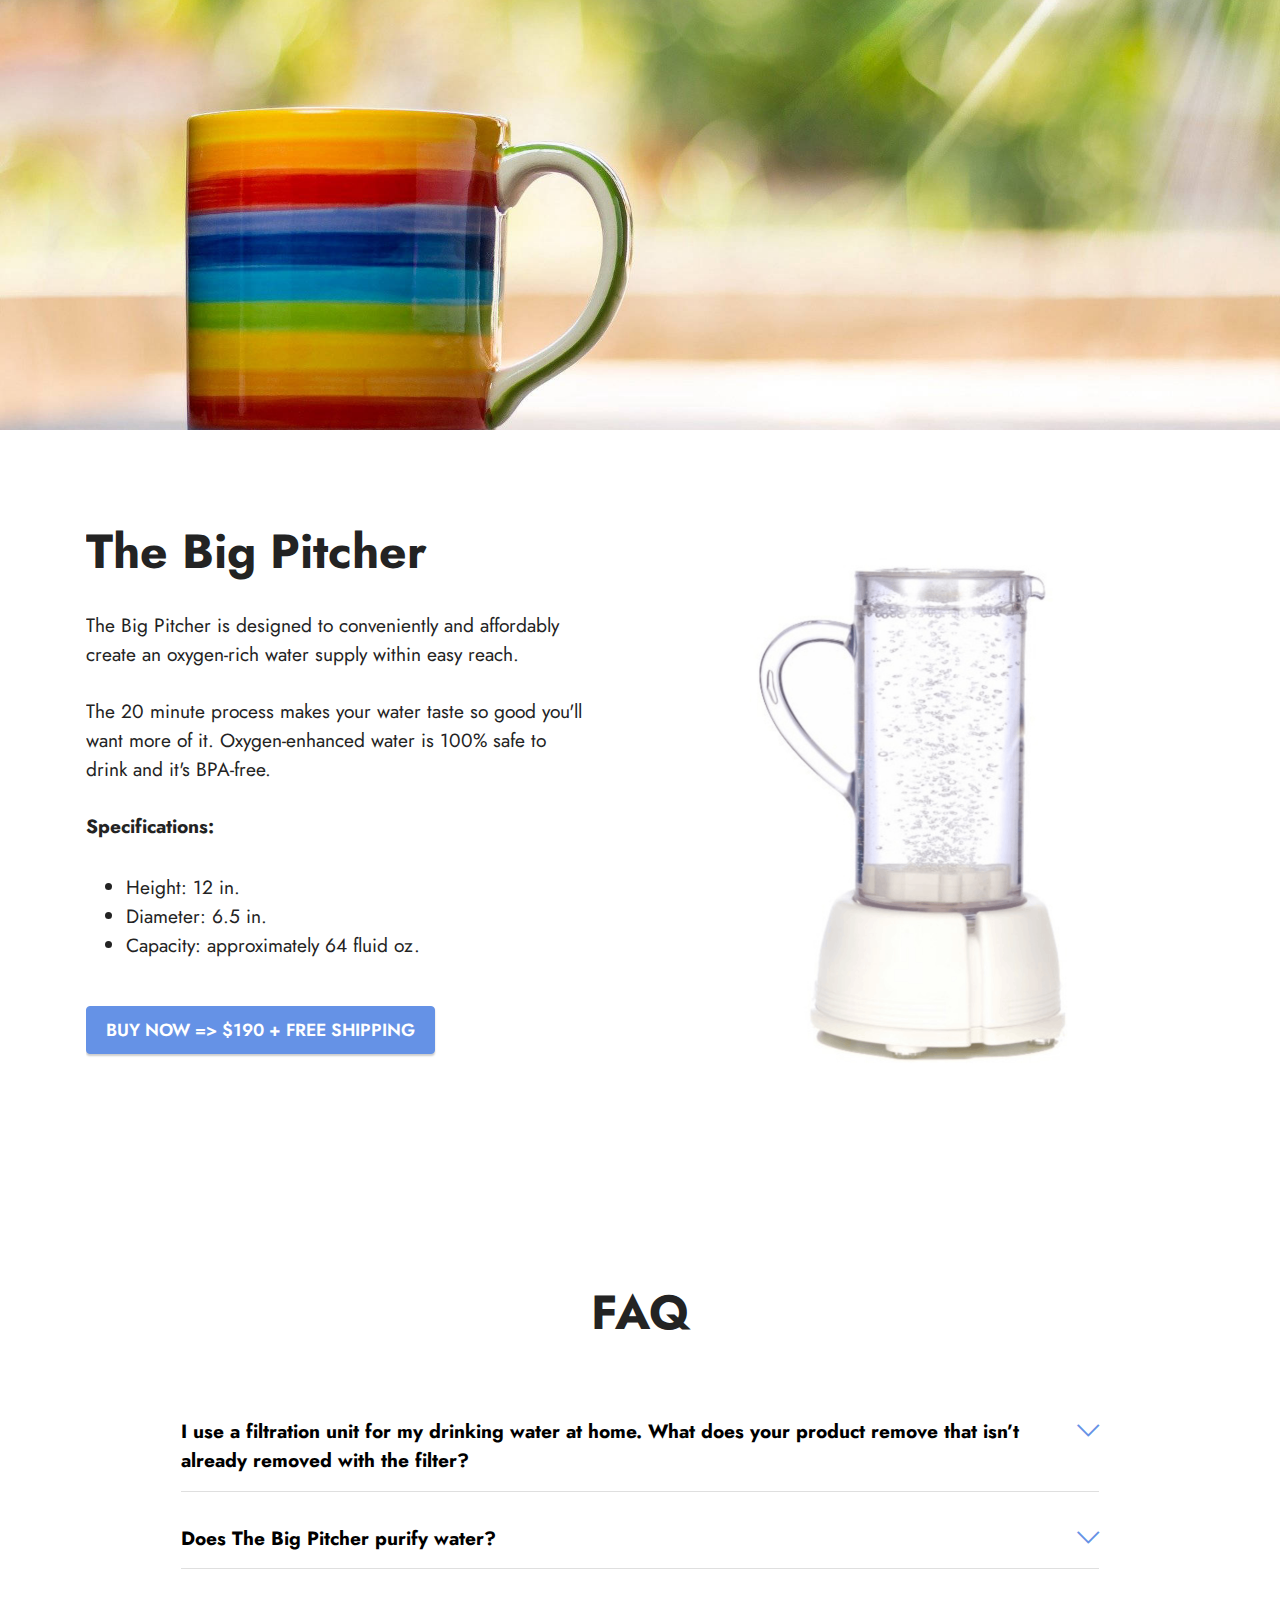
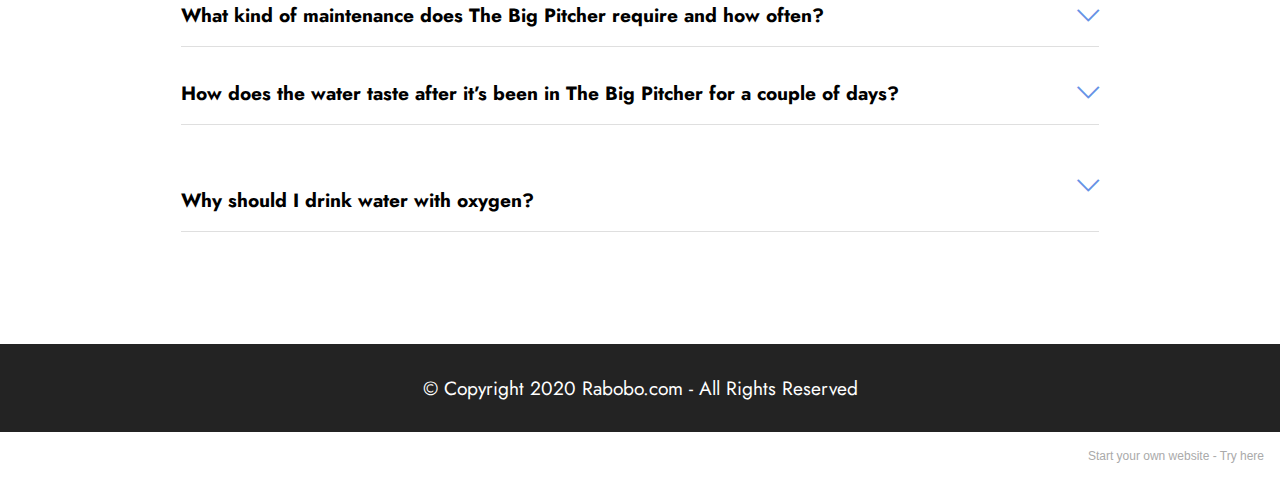
==== index.html @ 9fe77353 "create github pages" ====
<!DOCTYPE html>
<html  >
<head>
  <!-- Site made with Mobirise Website Builder v5.1.4, https://mobirise.com -->
  <meta charset="UTF-8">
  <meta http-equiv="X-UA-Compatible" content="IE=edge">
  <meta name="generator" content="Mobirise v5.1.4, mobirise.com">
  <meta name="viewport" content="width=device-width, initial-scale=1, minimum-scale=1">
  <link rel="shortcut icon" href="assets/images/rabobo-83x83.png" type="image/x-icon">
  <meta name="description" content="">
  
  
  <title>Home</title>
  <link rel="stylesheet" href="assets/web/assets/mobirise-icons2/mobirise2.css">
  <link rel="stylesheet" href="assets/web/assets/mobirise-icons/mobirise-icons.css">
  <link rel="stylesheet" href="assets/tether/tether.min.css">
  <link rel="stylesheet" href="assets/bootstrap/css/bootstrap.min.css">
  <link rel="stylesheet" href="assets/bootstrap/css/bootstrap-grid.min.css">
  <link rel="stylesheet" href="assets/bootstrap/css/bootstrap-reboot.min.css">
  <link rel="stylesheet" href="assets/theme/css/style.css">
  <link rel="preload" as="style" href="assets/mobirise/css/mbr-additional.css"><link rel="stylesheet" href="assets/mobirise/css/mbr-additional.css" type="text/css">
  
  
  
  
</head>
<body>
  
  <section class="header4 cid-sbbBZclI5z" id="header4-6">

    
    
    <div class="container">
        <div class="row">
            <div class="content-wrap">
                
                
                

                
            </div>
        </div>
    </div>
</section>

<section class="features11 cid-sbbCrppc6k" id="features12-7">

    
    
    <div class="container">
        <div class="row align-items-center">
            <div class="col-12 col-lg">
                <div class="card-wrapper">
                    <div class="card-box">
                        <h4 class="card-title mbr-fonts-style mb-4 display-2"><strong>The Big Pitcher</strong><br></h4>
                        <p class="mbr-text mbr-fonts-style mb-4 display-7">
                            The Big Pitcher is designed to conveniently and affordably create an oxygen-rich water supply within easy reach.<br><br>The 20 minute process makes your water taste so good you'll want more of it. Oxygen-enhanced water is 100% safe to drink and it's BPA-free.&nbsp;<br><br><strong>Specifications:</strong></p>
                        <div class="mbr-text mbr-fonts-style counter-container display-7">
                            <ul>
                                <li><span style="font-size: 1.2rem;">Height: 12 in.</span></li><li><span style="font-size: 1.2rem;">Diameter: 6.5 in.</span></li><li><span style="font-size: 1.2rem;">Capacity: approximately 64 fluid oz.</span></li></ul><ul>
                            </ul>
                        </div>
                        <div class="mbr-section-btn mb-4"><a class="btn btn-primary display-4" href="https://www.paypal.com/cgi-bin/webscr?cmd=_s-xclick&hosted_button_id=SJ48KGDVZ7N9S" target="_blank">BUY NOW =&gt; $190 + FREE SHIPPING</a></div>
                    </div>
                </div>
            </div>
            <div class="col-12 col-lg-6 md-pb">
                <div class="image-wrapper">
                    <img src="assets/images/the-big-pitcher-1076x1042.png" alt="The Big Pitcher">
                </div>
            </div>
        </div>
    </div>
</section>

<section class="content17 cid-sbnlgeHAYn" id="content17-d">

    

    
    
    <div class="container">
        
            <div class="row justify-content-center">
                <div class="col-12 col-md-10">
                    <div class="section-head align-center mb-4">
                        <h3 class="mbr-section-title mb-0 mbr-fonts-style display-2"><strong>FAQ</strong>
                        </h3>
                        
                    </div>
                    
                    <div id="bootstrap-toggle" class="toggle-panel accordionStyles tab-content">
                        <div class="card mb-3">
                            <div class="card-header" role="tab" id="headingOne">
                                <a role="button" class="collapsed panel-title text-black" data-toggle="collapse" data-core="" href="#collapse1_2" aria-expanded="false" aria-controls="collapse1">
                                    <h6 class="panel-title-edit mbr-fonts-style mb-0 display-7"><div><br></div><div><strong>I use a filtration unit for my drinking water at home. What does your product remove that isn’t already removed with the filter?</strong></div></h6>
                                    <span class="sign mbr-iconfont mbri-arrow-down"></span>
                                </a>
                            </div>
                            <div id="collapse1_2" class="panel-collapse noScroll collapse" role="tabpanel" aria-labelledby="headingOne">
                                <div class="panel-body">
                                    <p class="mbr-fonts-style panel-text display-7">The Big Pitcher eliminates the bad taste caused by chlorine, radon, fluoride and sulfur gases, as well as particulates that make water “hard.” And remember, carbon filtration removes oxygen from water.<br></p>
                                </div>
                            </div>
                        </div>
                        <div class="card mb-3">
                            <div class="card-header" role="tab" id="headingTwo">
                                <a role="button" class="collapsed panel-title text-black" data-toggle="collapse" data-core="" href="#collapse2_2" aria-expanded="false" aria-controls="collapse2">
                                    <h6 class="panel-title-edit mbr-fonts-style mb-0 display-7"><div><strong>Does The Big Pitcher purify water?</strong><br></div></h6>
                                    <span class="sign mbr-iconfont mbri-arrow-down"></span>
                                </a>

                            </div>
                            <div id="collapse2_2" class="panel-collapse noScroll collapse" role="tabpanel" aria-labelledby="headingTwo">
                                <div class="panel-body">
                                    <p class="mbr-fonts-style panel-text display-7">Yes, but a better description might be that The Big Pitcher “polishes” your drinking water. The Big Pitcher purifies but does not purify as effectively as filtration or reverse osmosis. The Big Pitcher should not be substituted for your filtration system. The idea is to complement purified water with The Big Pitcher. For those who require very pure drinking water, distilled is the purest water available. Even more important is that The Big Pitcher oxygen-infuses your water.<br></p>
                                </div>
                            </div>
                        </div>
                        <div class="card mb-3">
                            <div class="card-header" role="tab" id="headingThree">
                                <a role="button" class="collapsed panel-title text-black" data-toggle="collapse" data-core="" href="#collapse3_2" aria-expanded="false" aria-controls="collapse3">
                                    <h6 class="panel-title-edit mbr-fonts-style mb-0 display-7"><div><strong>What kind of maintenance does The Big Pitcher require and how often?</strong><br></div></h6>
                                    <span class="sign mbr-iconfont mbri-arrow-down"></span>
                                </a>
                            </div>
                            <div id="collapse3_2" class="panel-collapse noScroll collapse" role="tabpanel" aria-labelledby="headingThree">
                                <div class="panel-body">
                                    <p class="mbr-fonts-style panel-text display-7">All water contains minerals and to dissolve these minerals, you will clean your The Big Pitcher about once a month, using hydrogen peroxide. Fill the “wagon wheel” at the bottom of The Big Pitcher with the cleaning solution and operate for about 15 minutes. Rinse, refill the Pitcher with water and in about 15 minutes, your oxygen-rich water is ready to drink!<br><br>A customer said he had great success using effervescent denture cleaning tablets – and it is very inexpensive.<br><br>If your source water is more pure, i.e. already filtered, maintenance is required less often.<br></p>
                                </div>
                            </div>
                        </div>
                        <div class="card mb-3">
                            <div class="card-header" role="tab" id="headingThree">
                                <a role="button" class="collapsed panel-title text-black" data-toggle="collapse" data-core="" href="#collapse4_2" aria-expanded="false" aria-controls="collapse4">
                                    <h6 class="panel-title-edit mbr-fonts-style mb-0 display-7"><div><strong>How does the water taste after it’s been in The Big Pitcher for a couple of days?</strong><br></div></h6>
                                    <span class="sign mbr-iconfont mbri-arrow-down"></span>
                                </a>
                            </div>
                            <div id="collapse4_2" class="panel-collapse noScroll collapse" role="tabpanel" aria-labelledby="headingThree">
                                <div class="panel-body">
                                    <p class="mbr-fonts-style panel-text display-7">Great! You’ll be continuously recharging with your choice of water each time you pour a glass or two to drink and this can go on until you clean The Big Pitcher. The Big Pitcher is designed to operate continuously.<br></p>
                                </div>
                            </div>
                        </div>
                        <div class="card mb-3">
                            <div class="card-header" role="tab" id="headingThree">
                                <a role="button" class="collapsed panel-title text-black" data-toggle="collapse" data-core="" href="#collapse5_2" aria-expanded="false" aria-controls="collapse5">
                                   <h6 class="panel-title-edit mbr-fonts-style mb-0 display-7"><br><div><strong>Why should I drink water with oxygen?</strong></div></h6>
                                        <span class="mbr-iconfont mobi-mbri-arrow-down mobi-mbri"></span>
                                </a>
                            </div>
                            <div id="collapse5_2" class="panel-collapse noScroll collapse" role="tabpanel" aria-labelledby="headingThree">
                                <div class="panel-body">
                                    <p class="mbr-fonts-style panel-text display-7">It is a medical fact that our bodies need oxygen for healthy living. Because of lifestyle choices, our cells may demand more oxygen than our pulmonary systems can deliver. The Big Pitcher is a convenient and safe way to supplement your body’s oxygen.<br><br>Why would you drink water with no to low oxygen if you have the choice? You shouldn’t! Your drinking water should have the highest possible natural saturation of oxygen, which is about 11 parts per million. We have designed a durable, attractive appliance to add the maximum safe amount of oxygen to your drinking water.<br></p>
                                </div>
                            </div>
                        </div>
                        
                    </div>
                </div>
            </div>
        </div>
</section>

<section class="footer7 cid-sbbF5MwnmE" once="footers" id="footer7-9">

    

    

    <div class="container">
        <div class="media-container-row align-center mbr-white">
            <div class="col-12">
                <p class="mbr-text mb-0 mbr-fonts-style display-7">
                    © Copyright 2020 Rabobo.com - All Rights Reserved
                </p>
            </div>
        </div>
    </div>
</section><section style="background-color: #fff; font-family: -apple-system, BlinkMacSystemFont, 'Segoe UI', 'Roboto', 'Helvetica Neue', Arial, sans-serif; color:#aaa; font-size:12px; padding: 0; align-items: center; display: flex;"><a href="https://mobirise.site/k" style="flex: 1 1; height: 3rem; padding-left: 1rem;"></a><p style="flex: 0 0 auto; margin:0; padding-right:1rem;">Start your own website - <a href="https://mobirise.site/v" style="color:#aaa;">Try here</a></p></section><script src="assets/web/assets/jquery/jquery.min.js"></script>  <script src="assets/popper/popper.min.js"></script>  <script src="assets/tether/tether.min.js"></script>  <script src="assets/bootstrap/js/bootstrap.min.js"></script>  <script src="assets/smoothscroll/smooth-scroll.js"></script>  <script src="assets/mbr-switch-arrow/mbr-switch-arrow.js"></script>  <script src="assets/theme/js/script.js"></script>  
  
  
</body>
</html>
---- assets/web/assets/mobirise-icons2/mobirise2.css ----
@font-face {
  font-family: 'Moririse2';
  font-display: swap;
  src:  url('mobirise2.eot?f2bix4');
  src:  url('mobirise2.eot?f2bix4#iefix') format('embedded-opentype'),
    url('mobirise2.ttf?f2bix4') format('truetype'),
    url('mobirise2.woff?f2bix4') format('woff'),
    url('mobirise2.svg?f2bix4#mobirise2') format('svg');
  font-weight: normal;
  font-style: normal;
}

[class^="mobi-"], [class*=" mobi-"] {
  /* use !important to prevent issues with browser extensions that change fonts */
  font-family: 'Moririse2' !important;
  speak: none;
  font-style: normal;
  font-weight: normal;
  font-variant: normal;
  text-transform: none;
  line-height: 1;

  /* Better Font Rendering =========== */
  -webkit-font-smoothing: antialiased;
  -moz-osx-font-smoothing: grayscale;
}

.mobi-mbri-add-submenu:before {
  content: "\e900";
}
.mobi-mbri-alert:before {
  content: "\e901";
}
.mobi-mbri-align-center:before {
  content: "\e902";
}
.mobi-mbri-align-justify:before {
  content: "\e903";
}
.mobi-mbri-align-left:before {
  content: "\e904";
}
.mobi-mbri-align-right:before {
  content: "\e905";
}
.mobi-mbri-android:before {
  content: "\e906";
}
.mobi-mbri-apple:before {
  content: "\e907";
}
.mobi-mbri-arrow-down:before {
  content: "\e908";
}
.mobi-mbri-arrow-next:before {
  content: "\e909";
}
.mobi-mbri-arrow-prev:before {
  content: "\e90a";
}
.mobi-mbri-arrow-up:before {
  content: "\e90b";
}
.mobi-mbri-bold:before {
  content: "\e90c";
}
.mobi-mbri-bookmark:before {
  content: "\e90d";
}
.mobi-mbri-bootstrap:before {
  content: "\e90e";
}
.mobi-mbri-briefcase:before {
  content: "\e90f";
}
.mobi-mbri-browse:before {
  content: "\e910";
}
.mobi-mbri-bulleted-list:before {
  content: "\e911";
}
.mobi-mbri-calendar:before {
  content: "\e912";
}
.mobi-mbri-camera:before {
  content: "\e913";
}
.mobi-mbri-cart-add:before {
  content: "\e914";
}
.mobi-mbri-cart-full:before {
  content: "\e915";
}
.mobi-mbri-cash:before {
  content: "\e916";
}
.mobi-mbri-change-style:before {
  content: "\e917";
}
.mobi-mbri-chat:before {
  content: "\e918";
}
.mobi-mbri-clock:before {
  content: "\e919";
}
.mobi-mbri-close:before {
  content: "\e91a";
}
.mobi-mbri-cloud:before {
  content: "\e91b";
}
.mobi-mbri-code:before {
  content: "\e91c";
}
.mobi-mbri-contact-form:before {
  content: "\e91d";
}
.mobi-mbri-credit-card:before {
  content: "\e91e";
}
.mobi-mbri-cursor-click:before {
  content: "\e91f";
}
.mobi-mbri-cust-feedback:before {
  content: "\e920";
}
.mobi-mbri-database:before {
  content: "\e921";
}
.mobi-mbri-delivery:before {
  content: "\e922";
}
.mobi-mbri-desktop:before {
  content: "\e923";
}
.mobi-mbri-devices:before {
  content: "\e924";
}
.mobi-mbri-down:before {
  content: "\e925";
}
.mobi-mbri-download-2:before {
  content: "\e926";
}
.mobi-mbri-download:before {
  content: "\e927";
}
.mobi-mbri-drag-n-drop-2:before {
  content: "\e928";
}
.mobi-mbri-drag-n-drop:before {
  content: "\e929";
}
.mobi-mbri-edit-2:before {
  content: "\e92a";
}
.mobi-mbri-edit:before {
  content: "\e92b";
}
.mobi-mbri-error:before {
  content: "\e92c";
}
.mobi-mbri-extension:before {
  content: "\e92d";
}
.mobi-mbri-features:before {
  content: "\e92e";
}
.mobi-mbri-file:before {
  content: "\e92f";
}
.mobi-mbri-flag:before {
  content: "\e930";
}
.mobi-mbri-folder:before {
  content: "\e931";
}
.mobi-mbri-gift:before {
  content: "\e932";
}
.mobi-mbri-github:before {
  content: "\e933";
}
.mobi-mbri-globe-2:before {
  content: "\e934";
}
.mobi-mbri-globe:before {
  content: "\e935";
}
.mobi-mbri-growing-chart:before {
  content: "\e936";
}
.mobi-mbri-hearth:before {
  content: "\e937";
}
.mobi-mbri-help:before {
  content: "\e938";
}
.mobi-mbri-home:before {
  content: "\e939";
}
.mobi-mbri-hot-cup:before {
  content: "\e93a";
}
.mobi-mbri-idea:before {
  content: "\e93b";
}
.mobi-mbri-image-gallery:before {
  content: "\e93c";
}
.mobi-mbri-image-slider:before {
  content: "\e93d";
}
.mobi-mbri-info:before {
  content: "\e93e";
}
.mobi-mbri-italic:before {
  content: "\e93f";
}
.mobi-mbri-key:before {
  content: "\e940";
}
.mobi-mbri-laptop:before {
  content: "\e941";
}
.mobi-mbri-layers:before {
  content: "\e942";
}
.mobi-mbri-left-right:before {
  content: "\e943";
}
.mobi-mbri-left:before {
  content: "\e944";
}
.mobi-mbri-letter:before {
  content: "\e945";
}
.mobi-mbri-like:before {
  content: "\e946";
}
.mobi-mbri-link:before {
  content: "\e947";
}
.mobi-mbri-lock:before {
  content: "\e948";
}
.mobi-mbri-login:before {
  content: "\e949";
}
.mobi-mbri-logout:before {
  content: "\e94a";
}
.mobi-mbri-magic-stick:before {
  content: "\e94b";
}
.mobi-mbri-map-pin:before {
  content: "\e94c";
}
.mobi-mbri-menu:before {
  content: "\e94d";
}
.mobi-mbri-mobile-2:before {
  content: "\e94e";
}
.mobi-mbri-mobile-horizontal:before {
  content: "\e94f";
}
.mobi-mbri-mobile:before {
  content: "\e950";
}
.mobi-mbri-mobirise:before {
  content: "\e951";
}
.mobi-mbri-more-horizontal:before {
  content: "\e952";
}
.mobi-mbri-more-vertical:before {
  content: "\e953";
}
.mobi-mbri-music:before {
  content: "\e954";
}
.mobi-mbri-new-file:before {
  content: "\e955";
}
.mobi-mbri-numbered-list:before {
  content: "\e956";
}
.mobi-mbri-opened-folder:before {
  content: "\e957";
}
.mobi-mbri-pages:before {
  content: "\e958";
}
.mobi-mbri-paper-plane:before {
  content: "\e959";
}
.mobi-mbri-paperclip:before {
  content: "\e95a";
}
.mobi-mbri-phone:before {
  content: "\e95b";
}
.mobi-mbri-photo:before {
  content: "\e95c";
}
.mobi-mbri-photos:before {
  content: "\e95d";
}
.mobi-mbri-pin:before {
  content: "\e95e";
}
.mobi-mbri-play:before {
  content: "\e95f";
}
.mobi-mbri-plus:before {
  content: "\e960";
}
.mobi-mbri-preview:before {
  content: "\e961";
}
.mobi-mbri-print:before {
  content: "\e962";
}
.mobi-mbri-protect:before {
  content: "\e963";
}
.mobi-mbri-question:before {
  content: "\e964";
}
.mobi-mbri-quote-left:before {
  content: "\e965";
}
.mobi-mbri-quote-right:before {
  content: "\e966";
}
.mobi-mbri-redo:before {
  content: "\e967";
}
.mobi-mbri-refresh:before {
  content: "\e968";
}
.mobi-mbri-responsive-2:before {
  content: "\e969";
}
.mobi-mbri-responsive:before {
  content: "\e96a";
}
.mobi-mbri-right:before {
  content: "\e96b";
}
.mobi-mbri-rocket:before {
  content: "\e96c";
}
.mobi-mbri-sad-face:before {
  content: "\e96d";
}
.mobi-mbri-sale:before {
  content: "\e96e";
}
.mobi-mbri-save:before {
  content: "\e96f";
}
.mobi-mbri-search:before {
  content: "\e970";
}
.mobi-mbri-setting-2:before {
  content: "\e971";
}
.mobi-mbri-setting-3:before {
  content: "\e972";
}
.mobi-mbri-setting:before {
  content: "\e973";
}
.mobi-mbri-share:before {
  content: "\e974";
}
.mobi-mbri-shopping-bag:before {
  content: "\e975";
}
.mobi-mbri-shopping-basket:before {
  content: "\e976";
}
.mobi-mbri-shopping-cart:before {
  content: "\e977";
}
.mobi-mbri-sites:before {
  content: "\e978";
}
.mobi-mbri-smile-face:before {
  content: "\e979";
}
.mobi-mbri-speed:before {
  content: "\e97a";
}
.mobi-mbri-star:before {
  content: "\e97b";
}
.mobi-mbri-success:before {
  content: "\e97c";
}
.mobi-mbri-sun:before {
  content: "\e97d";
}
.mobi-mbri-sun2:before {
  content: "\e97e";
}
.mobi-mbri-tablet-vertical:before {
  content: "\e97f";
}
.mobi-mbri-tablet:before {
  content: "\e980";
}
.mobi-mbri-target:before {
  content: "\e981";
}
.mobi-mbri-timer:before {
  content: "\e982";
}
.mobi-mbri-to-ftp:before {
  content: "\e983";
}
.mobi-mbri-to-local-drive:before {
  content: "\e984";
}
.mobi-mbri-touch-swipe:before {
  content: "\e985";
}
.mobi-mbri-touch:before {
  content: "\e986";
}
.mobi-mbri-trash:before {
  content: "\e987";
}
.mobi-mbri-underline:before {
  content: "\e988";
}
.mobi-mbri-undo:before {
  content: "\e989";
}
.mobi-mbri-unlink:before {
  content: "\e98a";
}
.mobi-mbri-unlock:before {
  content: "\e98b";
}
.mobi-mbri-up-down:before {
  content: "\e98c";
}
.mobi-mbri-up:before {
  content: "\e98d";
}
.mobi-mbri-update:before {
  content: "\e98e";
}
.mobi-mbri-upload-2:before {
  content: "\e98f";
}
.mobi-mbri-upload:before {
  content: "\e990";
}
.mobi-mbri-user-2:before {
  content: "\e991";
}
.mobi-mbri-user:before {
  content: "\e992";
}
.mobi-mbri-users:before {
  content: "\e993";
}
.mobi-mbri-video-play:before {
  content: "\e994";
}
.mobi-mbri-video:before {
  content: "\e995";
}
.mobi-mbri-watch:before {
  content: "\e996";
}
.mobi-mbri-website-theme-2:before {
  content: "\e997";
}
.mobi-mbri-website-theme:before {
  content: "\e998";
}
.mobi-mbri-wifi:before {
  content: "\e999";
}
.mobi-mbri-windows:before {
  content: "\e99a";
}
.mobi-mbri-zoom-in:before {
  content: "\e99b";
}
.mobi-mbri-zoom-out:before {
  content: "\e99c";
}
---- assets/web/assets/mobirise-icons/mobirise-icons.css ----
@font-face {
  font-family: 'MobiriseIcons';
  src:  url('mobirise-icons.eot?spat4u');
  src:  url('mobirise-icons.eot?spat4u#iefix') format('embedded-opentype'),
    url('mobirise-icons.ttf?spat4u') format('truetype'),
    url('mobirise-icons.woff?spat4u') format('woff'),
    url('mobirise-icons.svg?spat4u#MobiriseIcons') format('svg');
  font-weight: normal;
  font-style: normal;
  font-display: swap;
}

[class^="mbri-"], [class*=" mbri-"] {
  /* use !important to prevent issues with browser extensions that change fonts */
  font-family: MobiriseIcons !important;
  speak: none;
  font-style: normal;
  font-weight: normal;
  font-variant: normal;
  text-transform: none;
  line-height: 1;

  /* Better Font Rendering =========== */
  -webkit-font-smoothing: antialiased;
  -moz-osx-font-smoothing: grayscale;
}

.mbri-add-submenu:before {
  content: "\e900";
}
.mbri-alert:before {
  content: "\e901";
}
.mbri-align-center:before {
  content: "\e902";
}
.mbri-align-justify:before {
  content: "\e903";
}
.mbri-align-left:before {
  content: "\e904";
}
.mbri-align-right:before {
  content: "\e905";
}
.mbri-android:before {
  content: "\e906";
}
.mbri-apple:before {
  content: "\e907";
}
.mbri-arrow-down:before {
  content: "\e908";
}
.mbri-arrow-next:before {
  content: "\e909";
}
.mbri-arrow-prev:before {
  content: "\e90a";
}
.mbri-arrow-up:before {
  content: "\e90b";
}
.mbri-bold:before {
  content: "\e90c";
}
.mbri-bookmark:before {
  content: "\e90d";
}
.mbri-bootstrap:before {
  content: "\e90e";
}
.mbri-briefcase:before {
  content: "\e90f";
}
.mbri-browse:before {
  content: "\e910";
}
.mbri-bulleted-list:before {
  content: "\e911";
}
.mbri-calendar:before {
  content: "\e912";
}
.mbri-camera:before {
  content: "\e913";
}
.mbri-cart-add:before {
  content: "\e914";
}
.mbri-cart-full:before {
  content: "\e915";
}
.mbri-cash:before {
  content: "\e916";
}
.mbri-change-style:before {
  content: "\e917";
}
.mbri-chat:before {
  content: "\e918";
}
.mbri-clock:before {
  content: "\e919";
}
.mbri-close:before {
  content: "\e91a";
}
.mbri-cloud:before {
  content: "\e91b";
}
.mbri-code:before {
  content: "\e91c";
}
.mbri-contact-form:before {
  content: "\e91d";
}
.mbri-credit-card:before {
  content: "\e91e";
}
.mbri-cursor-click:before {
  content: "\e91f";
}
.mbri-cust-feedback:before {
  content: "\e920";
}
.mbri-database:before {
  content: "\e921";
}
.mbri-delivery:before {
  content: "\e922";
}
.mbri-desktop:before {
  content: "\e923";
}
.mbri-devices:before {
  content: "\e924";
}
.mbri-down:before {
  content: "\e925";
}
.mbri-download:before {
  content: "\e989";
}
.mbri-drag-n-drop:before {
  content: "\e927";
}
.mbri-drag-n-drop2:before {
  content: "\e928";
}
.mbri-edit:before {
  content: "\e929";
}
.mbri-edit2:before {
  content: "\e92a";
}
.mbri-error:before {
  content: "\e92b";
}
.mbri-extension:before {
  content: "\e92c";
}
.mbri-features:before {
  content: "\e92d";
}
.mbri-file:before {
  content: "\e92e";
}
.mbri-flag:before {
  content: "\e92f";
}
.mbri-folder:before {
  content: "\e930";
}
.mbri-gift:before {
  content: "\e931";
}
.mbri-github:before {
  content: "\e932";
}
.mbri-globe:before {
  content: "\e933";
}
.mbri-globe-2:before {
  content: "\e934";
}
.mbri-growing-chart:before {
  content: "\e935";
}
.mbri-hearth:before {
  content: "\e936";
}
.mbri-help:before {
  content: "\e937";
}
.mbri-home:before {
  content: "\e938";
}
.mbri-hot-cup:before {
  content: "\e939";
}
.mbri-idea:before {
  content: "\e93a";
}
.mbri-image-gallery:before {
  content: "\e93b";
}
.mbri-image-slider:before {
  content: "\e93c";
}
.mbri-info:before {
  content: "\e93d";
}
.mbri-italic:before {
  content: "\e93e";
}
.mbri-key:before {
  content: "\e93f";
}
.mbri-laptop:before {
  content: "\e940";
}
.mbri-layers:before {
  content: "\e941";
}
.mbri-left-right:before {
  content: "\e942";
}
.mbri-left:before {
  content: "\e943";
}
.mbri-letter:before {
  content: "\e944";
}
.mbri-like:before {
  content: "\e945";
}
.mbri-link:before {
  content: "\e946";
}
.mbri-lock:before {
  content: "\e947";
}
.mbri-login:before {
  content: "\e948";
}
.mbri-logout:before {
  content: "\e949";
}
.mbri-magic-stick:before {
  content: "\e94a";
}
.mbri-map-pin:before {
  content: "\e94b";
}
.mbri-menu:before {
  content: "\e94c";
}
.mbri-mobile:before {
  content: "\e94d";
}
.mbri-mobile2:before {
  content: "\e94e";
}
.mbri-mobirise:before {
  content: "\e94f";
}
.mbri-more-horizontal:before {
  content: "\e950";
}
.mbri-more-vertical:before {
  content: "\e951";
}
.mbri-music:before {
  content: "\e952";
}
.mbri-new-file:before {
  content: "\e953";
}
.mbri-numbered-list:before {
  content: "\e954";
}
.mbri-opened-folder:before {
  content: "\e955";
}
.mbri-pages:before {
  content: "\e956";
}
.mbri-paper-plane:before {
  content: "\e957";
}
.mbri-paperclip:before {
  content: "\e958";
}
.mbri-photo:before {
  content: "\e959";
}
.mbri-photos:before {
  content: "\e95a";
}
.mbri-pin:before {
  content: "\e95b";
}
.mbri-play:before {
  content: "\e95c";
}
.mbri-plus:before {
  content: "\e95d";
}
.mbri-preview:before {
  content: "\e95e";
}
.mbri-print:before {
  content: "\e95f";
}
.mbri-protect:before {
  content: "\e960";
}
.mbri-question:before {
  content: "\e961";
}
.mbri-quote-left:before {
  content: "\e962";
}
.mbri-quote-right:before {
  content: "\e963";
}
.mbri-refresh:before {
  content: "\e964";
}
.mbri-responsive:before {
  content: "\e965";
}
.mbri-right:before {
  content: "\e966";
}
.mbri-rocket:before {
  content: "\e967";
}
.mbri-sad-face:before {
  content: "\e968";
}
.mbri-sale:before {
  content: "\e969";
}
.mbri-save:before {
  content: "\e96a";
}
.mbri-search:before {
  content: "\e96b";
}
.mbri-setting:before {
  content: "\e96c";
}
.mbri-setting2:before {
  content: "\e96d";
}
.mbri-setting3:before {
  content: "\e96e";
}
.mbri-share:before {
  content: "\e96f";
}
.mbri-shopping-bag:before {
  content: "\e970";
}
.mbri-shopping-basket:before {
  content: "\e971";
}
.mbri-shopping-cart:before {
  content: "\e972";
}
.mbri-sites:before {
  content: "\e973";
}
.mbri-smile-face:before {
  content: "\e974";
}
.mbri-speed:before {
  content: "\e975";
}
.mbri-star:before {
  content: "\e976";
}
.mbri-success:before {
  content: "\e977";
}
.mbri-sun:before {
  content: "\e978";
}
.mbri-sun2:before {
  content: "\e979";
}
.mbri-tablet:before {
  content: "\e97a";
}
.mbri-tablet-vertical:before {
  content: "\e97b";
}
.mbri-target:before {
  content: "\e97c";
}
.mbri-timer:before {
  content: "\e97d";
}
.mbri-to-ftp:before {
  content: "\e97e";
}
.mbri-to-local-drive:before {
  content: "\e97f";
}
.mbri-touch-swipe:before {
  content: "\e980";
}
.mbri-touch:before {
  content: "\e981";
}
.mbri-trash:before {
  content: "\e982";
}
.mbri-underline:before {
  content: "\e983";
}
.mbri-unlink:before {
  content: "\e984";
}
.mbri-unlock:before {
  content: "\e985";
}
.mbri-up-down:before {
  content: "\e986";
}
.mbri-up:before {
  content: "\e987";
}
.mbri-update:before {
  content: "\e988";
}
.mbri-upload:before {
 content: "\e926"; 
}
.mbri-user:before {
  content: "\e98a";
}
.mbri-user2:before {
  content: "\e98b";
}
.mbri-users:before {
  content: "\e98c";
}
.mbri-video:before {
  content: "\e98d";
}
.mbri-video-play:before {
  content: "\e98e";
}
.mbri-watch:before {
  content: "\e98f";
}
.mbri-website-theme:before {
  content: "\e990";
}
.mbri-wifi:before {
  content: "\e991";
}
.mbri-windows:before {
  content: "\e992";
}
.mbri-zoom-out:before {
  content: "\e993";
}
.mbri-redo:before {
  content: "\e994";
}
.mbri-undo:before {
  content: "\e995";
}
---- assets/theme/css/style.css ----
section {
  background-color: #ffffff;
}

body {
  font-style: normal;
  line-height: 1.5;
  font-weight: 400;
  color: #232323;
  position: relative;
}

section,
.container,
.container-fluid {
  position: relative;
  word-wrap: break-word;
}

a.mbr-iconfont:hover {
  text-decoration: none;
}

.article .lead p,
.article .lead ul,
.article .lead ol,
.article .lead pre,
.article .lead blockquote {
  margin-bottom: 0;
}

a {
  font-style: normal;
  font-weight: 400;
  cursor: pointer;
}

a, a:hover {
  text-decoration: none;
}

.mbr-section-title {
  font-style: normal;
  line-height: 1.3;
}

.mbr-section-subtitle {
  line-height: 1.3;
}

.mbr-text {
  font-style: normal;
  line-height: 1.7;
}

h1,
h2,
h3,
h4,
h5,
h6,
.display-1,
.display-2,
.display-4,
.display-5,
.display-7,
span,
p,
a {
  line-height: 1;
  word-break: break-word;
  word-wrap: break-word;
  font-weight: 400;
}

b,
strong {
  font-weight: bold;
}

input:-webkit-autofill, input:-webkit-autofill:hover, input:-webkit-autofill:focus, input:-webkit-autofill:active {
  transition-delay: 9999s;
  transition-property: background-color, color;
}

textarea[type="hidden"] {
  display: none;
}

section {
  background-position: 50% 50%;
  background-repeat: no-repeat;
  background-size: cover;
}

section .mbr-background-video,
section .mbr-background-video-preview {
  position: absolute;
  bottom: 0;
  left: 0;
  right: 0;
  top: 0;
}

.hidden {
  visibility: hidden;
}

.mbr-z-index20 {
  z-index: 20;
}

/*! Base colors */
.mbr-white {
  color: #ffffff;
}

.mbr-black {
  color: #111111;
}

.mbr-bg-white {
  background-color: #ffffff;
}

.mbr-bg-black {
  background-color: #000000;
}

/*! Text-aligns */
.align-left {
  text-align: left;
}

.align-center {
  text-align: center;
}

.align-right {
  text-align: right;
}

/*! Font-weight  */
.mbr-light {
  font-weight: 300;
}

.mbr-regular {
  font-weight: 400;
}

.mbr-semibold {
  font-weight: 500;
}

.mbr-bold {
  font-weight: 700;
}

/*! Media  */
.media-content {
  flex-basis: 100%;
}

.media-container-row {
  display: flex;
  flex-direction: row;
  flex-wrap: wrap;
  justify-content: center;
  align-content: center;
  align-items: start;
}

.media-container-row .media-size-item {
  width: 400px;
}

.media-container-column {
  display: flex;
  flex-direction: column;
  flex-wrap: wrap;
  justify-content: center;
  align-content: center;
  align-items: stretch;
}

.media-container-column > * {
  width: 100%;
}

@media (min-width: 992px) {
  .media-container-row {
    flex-wrap: nowrap;
  }
}

figure {
  margin-bottom: 0;
  overflow: hidden;
}

figure[mbr-media-size] {
  transition: width 0.1s;
}

img,
iframe {
  display: block;
  width: 100%;
}

.card {
  background-color: transparent;
  border: none;
}

.card-box {
  width: 100%;
}

.card-img {
  text-align: center;
  flex-shrink: 0;
  -webkit-flex-shrink: 0;
}

.media {
  max-width: 100%;
  margin: 0 auto;
}

.mbr-figure {
  align-self: center;
}

.media-container > div {
  max-width: 100%;
}

.mbr-figure img,
.card-img img {
  width: 100%;
}

@media (max-width: 991px) {
  .media-size-item {
    width: auto !important;
  }
  .media {
    width: auto;
  }
  .mbr-figure {
    width: 100% !important;
  }
}

/*! Buttons */
.mbr-section-btn {
  margin-left: -0.6rem;
  margin-right: -0.6rem;
  font-size: 0;
}

.btn {
  font-weight: 600;
  border-width: 1px;
  font-style: normal;
  margin: 0.6rem 0.6rem;
  white-space: normal;
  transition: all 0.2s ease-in-out;
  display: inline-flex;
  align-items: center;
  justify-content: center;
  word-break: break-word;
}

.btn-sm {
  font-weight: 600;
  letter-spacing: 0px;
  transition: all 0.3s ease-in-out;
}

.btn-md {
  font-weight: 600;
  letter-spacing: 0px;
  transition: all 0.3s ease-in-out;
}

.btn-lg {
  font-weight: 600;
  letter-spacing: 0px;
  transition: all 0.3s ease-in-out;
}

.btn-form {
  margin: 0;
}

.btn-form:hover {
  cursor: pointer;
}

nav .mbr-section-btn {
  margin-left: 0rem;
  margin-right: 0rem;
}

/*! Btn icon margin */
.btn .mbr-iconfont,
.btn.btn-sm .mbr-iconfont {
  order: 1;
  cursor: pointer;
  margin-left: 0.5rem;
  vertical-align: sub;
}

.btn.btn-md .mbr-iconfont,
.btn.btn-md .mbr-iconfont {
  margin-left: 0.8rem;
}

.mbr-regular {
  font-weight: 400;
}

.mbr-semibold {
  font-weight: 500;
}

.mbr-bold {
  font-weight: 700;
}

[type="submit"] {
  -webkit-appearance: none;
}

/*! Full-screen */
.mbr-fullscreen .mbr-overlay {
  min-height: 100vh;
}

.mbr-fullscreen {
  display: flex;
  display: -moz-flex;
  display: -ms-flex;
  display: -o-flex;
  align-items: center;
  min-height: 100vh;
  padding-top: 3rem;
  padding-bottom: 3rem;
}

/*! Map */
.map {
  height: 25rem;
  position: relative;
}

.map iframe {
  width: 100%;
  height: 100%;
}

/*! Scroll to top arrow */
.mbr-arrow-up {
  bottom: 25px;
  right: 90px;
  position: fixed;
  text-align: right;
  z-index: 5000;
  color: #ffffff;
  font-size: 32px;
}

.mbr-arrow-up a {
  background: rgba(0, 0, 0, 0.2);
  border-radius: 50%;
  color: #fff;
  display: inline-block;
  height: 60px;
  width: 60px;
  outline-style: none !important;
  position: relative;
  text-decoration: none;
  transition: all 0.3s ease-in-out;
  cursor: pointer;
  text-align: center;
}

.mbr-arrow-up a:hover {
  background-color: rgba(0, 0, 0, 0.4);
}

.mbr-arrow-up a i {
  line-height: 60px;
}

.mbr-arrow-up-icon {
  display: block;
  color: #fff;
}

.mbr-arrow-up-icon::before {
  content: "\203a";
  display: inline-block;
  font-family: serif;
  font-size: 32px;
  line-height: 1;
  font-style: normal;
  position: relative;
  top: 6px;
  left: -4px;
  -webkit-transform: rotate(-90deg);
          transform: rotate(-90deg);
}

/*! Arrow Down */
.mbr-arrow {
  position: absolute;
  bottom: 45px;
  left: 50%;
  width: 60px;
  height: 60px;
  cursor: pointer;
  background-color: rgba(80, 80, 80, 0.5);
  border-radius: 50%;
  -webkit-transform: translateX(-50%);
          transform: translateX(-50%);
}

@media (max-width: 767px) {
  .mbr-arrow {
    display: none;
  }
}

.mbr-arrow > a {
  display: inline-block;
  text-decoration: none;
  outline-style: none;
  -webkit-animation: arrowdown 1.7s ease-in-out infinite;
          animation: arrowdown 1.7s ease-in-out infinite;
  color: #ffffff;
}

.mbr-arrow > a > i {
  position: absolute;
  top: -2px;
  left: 15px;
  font-size: 2rem;
}

#scrollToTop a i::before {
  content: "";
  position: absolute;
  display: block;
  border-bottom: 3px solid #fff;
  border-left: 3px solid #fff;
  width: 40%;
  height: 40%;
  left: 50%;
  top: 50%;
  -webkit-transform: rotate(135deg);
  transform: translateY(-30%) translateX(-50%) rotate(135deg);
}

@keyframes arrowdown {
  0% {
    -webkit-transform: translateY(0px);
            transform: translateY(0px);
  }
  50% {
    -webkit-transform: translateY(-5px);
            transform: translateY(-5px);
  }
  100% {
    -webkit-transform: translateY(0px);
            transform: translateY(0px);
  }
}

@-webkit-keyframes arrowdown {
  0% {
    -webkit-transform: translateY(0px);
            transform: translateY(0px);
  }
  50% {
    -webkit-transform: translateY(-5px);
            transform: translateY(-5px);
  }
  100% {
    -webkit-transform: translateY(0px);
            transform: translateY(0px);
  }
}

@media (max-width: 500px) {
  .mbr-arrow-up {
    left: 50%;
    right: auto;
  }
}

/*Gradients animation*/
@keyframes gradient-animation {
  from {
    background-position: 0% 100%;
    -webkit-animation-timing-function: ease-in-out;
            animation-timing-function: ease-in-out;
  }
  to {
    background-position: 100% 0%;
    -webkit-animation-timing-function: ease-in-out;
            animation-timing-function: ease-in-out;
  }
}

@-webkit-keyframes gradient-animation {
  from {
    background-position: 0% 100%;
    -webkit-animation-timing-function: ease-in-out;
            animation-timing-function: ease-in-out;
  }
  to {
    background-position: 100% 0%;
    -webkit-animation-timing-function: ease-in-out;
            animation-timing-function: ease-in-out;
  }
}

.bg-gradient {
  background-size: 200% 200%;
  animation: gradient-animation 5s infinite alternate;
  -webkit-animation: gradient-animation 5s infinite alternate;
}

.menu .navbar-brand {
  display: -webkit-flex;
}

.menu .navbar-brand span {
  display: flex;
  display: -webkit-flex;
}

.menu .navbar-brand .navbar-caption-wrap {
  display: -webkit-flex;
}

.menu .navbar-brand .navbar-logo img {
  display: -webkit-flex;
}

@media (min-width: 768px) and (max-width: 991px) {
  .menu .navbar-toggleable-sm .navbar-nav {
    display: -ms-flexbox;
  }
}

@media (max-width: 991px) {
  .menu .navbar-collapse {
    max-height: 93.5vh;
  }
  .menu .navbar-collapse.show {
    overflow: auto;
  }
}

@media (min-width: 992px) {
  .menu .navbar-nav.nav-dropdown {
    display: -webkit-flex;
  }
  .menu .navbar-toggleable-sm .navbar-collapse {
    display: -webkit-flex !important;
  }
  .menu .collapsed .navbar-collapse {
    max-height: 93.5vh;
  }
  .menu .collapsed .navbar-collapse.show {
    overflow: auto;
  }
}

@media (max-width: 767px) {
  .menu .navbar-collapse {
    max-height: 80vh;
  }
}

.nav-link .mbr-iconfont {
  margin-right: .5rem;
}

.navbar {
  display: -webkit-flex;
  -webkit-flex-wrap: wrap;
  -webkit-align-items: center;
  -webkit-justify-content: space-between;
}

.navbar-collapse {
  -webkit-flex-basis: 100%;
  -webkit-flex-grow: 1;
  -webkit-align-items: center;
}

.nav-dropdown .link {
  padding: 0.667em 1.667em !important;
  margin: 0 !important;
}

.nav {
  display: -webkit-flex;
  -webkit-flex-wrap: wrap;
}

.row {
  display: -webkit-flex;
  -webkit-flex-wrap: wrap;
}

.justify-content-center {
  -webkit-justify-content: center;
}

.form-inline {
  display: -webkit-flex;
}

.card-wrapper {
  -webkit-flex: 1;
}

.carousel-control {
  z-index: 10;
  display: -webkit-flex;
}

.carousel-controls {
  display: -webkit-flex;
}

.media {
  display: -webkit-flex;
}

.form-group:focus {
  outline: none;
}

.jq-selectbox__select {
  padding: 7px 0;
  position: relative;
}

.jq-selectbox__dropdown {
  overflow: hidden;
  border-radius: 10px;
  position: absolute;
  top: 100%;
  left: 0 !important;
  width: 100% !important;
}

.jq-selectbox__trigger-arrow {
  right: 0;
  -webkit-transform: translateY(-50%);
          transform: translateY(-50%);
}

.jq-selectbox li {
  padding: 1.07em 0.5em;
}

input[type="range"] {
  padding-left: 0 !important;
  padding-right: 0 !important;
}

.modal-dialog,
.modal-content {
  height: 100%;
}

.modal-dialog .carousel-inner {
  height: calc(100vh - 1.75rem);
}

@media (max-width: 575px) {
  .modal-dialog .carousel-inner {
    height: calc(100vh - 1rem);
  }
}

.carousel-item {
  text-align: center;
}

.carousel-item img {
  margin: auto;
}

.navbar-toggler {
  align-self: flex-start;
  padding: 0.25rem 0.75rem;
  font-size: 1.25rem;
  line-height: 1;
  background: transparent;
  border: 1px solid transparent;
  border-radius: 0.25rem;
}

.navbar-toggler:focus,
.navbar-toggler:hover {
  text-decoration: none;
}

.navbar-toggler-icon {
  display: inline-block;
  width: 1.5em;
  height: 1.5em;
  vertical-align: middle;
  content: "";
  background: no-repeat center center;
  background-size: 100% 100%;
}

.navbar-toggler-left {
  position: absolute;
  left: 1rem;
}

.navbar-toggler-right {
  position: absolute;
  right: 1rem;
}

.card-img {
  width: auto;
}

.menu .navbar.collapsed:not(.beta-menu) {
  flex-direction: column;
}

.carousel-item.active,
.carousel-item-next,
.carousel-item-prev {
  display: flex;
}

.note-air-layout .dropup .dropdown-menu,
.note-air-layout .navbar-fixed-bottom .dropdown .dropdown-menu {
  bottom: initial !important;
}

html,
body {
  height: auto;
  min-height: 100vh;
}

.dropup .dropdown-toggle::after {
  display: none;
}

.form-asterisk {
  font-family: initial;
  position: absolute;
  top: -2px;
  font-weight: normal;
}

.form-control-label {
  position: relative;
  cursor: pointer;
  margin-bottom: 0.357em;
  padding: 0;
}

.alert {
  color: #ffffff;
  border-radius: 0;
  border: 0;
  font-size: 1.1rem;
  line-height: 1.5;
  margin-bottom: 1.875rem;
  padding: 1.25rem;
  position: relative;
  text-align: center;
}

.alert.alert-form::after {
  background-color: inherit;
  bottom: -7px;
  content: "";
  display: block;
  height: 14px;
  left: 50%;
  margin-left: -7px;
  position: absolute;
  -webkit-transform: rotate(45deg);
          transform: rotate(45deg);
  width: 14px;
}

.form-control {
  background-color: #ffffff;
  background-clip: border-box;
  color: #232323;
  line-height: 1rem !important;
  height: auto;
  padding: 0.6rem 1.2rem;
  transition: border-color 0.25s ease 0s;
  border: 1px solid transparent !important;
  border-radius: 4px;
  box-shadow: rgba(0, 0, 0, 0.07) 0px 1px 1px 0px, rgba(0, 0, 0, 0.07) 0px 1px 3px 0px, rgba(0, 0, 0, 0.03) 0px 0px 0px 1px;
}

.form-active .form-control:invalid {
  border-color: red;
}

form .row {
  margin-left: -0.6rem;
  margin-right: -0.6rem;
}

form .row [class*="col"] {
  padding-left: 0.6rem;
  padding-right: 0.6rem;
}

form .mbr-section-btn {
  margin: 0;
  padding-left: 0.6rem;
  padding-right: 0.6rem;
}

form .btn {
  display: flex;
  padding: 0.6rem 1.2rem;
  margin: 0;
}

form .form-check-input {
  margin-top: .5;
}

textarea.form-control {
  line-height: 1.5rem !important;
}

.form-group {
  margin-bottom: 1.2rem;
}

.form-control,
form .btn {
  min-height: 48px;
}

.form-control:focus {
  box-shadow: none;
}

:focus {
  outline: none;
}

.mbr-overlay {
  background-color: #000;
  bottom: 0;
  left: 0;
  opacity: 0.5;
  position: absolute;
  right: 0;
  top: 0;
  z-index: 0;
  pointer-events: none;
}

blockquote {
  font-style: italic;
  padding: 3rem;
  font-size: 1.09rem;
  position: relative;
  border-left: 3px solid;
}

ul,
ol,
pre,
blockquote {
  margin-bottom: 2.3125rem;
}

.mt-4 {
  margin-top: 2rem !important;
}

.mb-4 {
  margin-bottom: 2rem !important;
}

@media (min-width: 992px) {
  .container {
    padding-left: 16px;
    padding-right: 16px;
  }
  .row {
    margin-left: -16px;
    margin-right: -16px;
  }
  .row > [class*="col"] {
    padding-left: 16px;
    padding-right: 16px;
  }
}

@media (min-width: 768px) {
  .container-fluid {
    padding-left: 32px;
    padding-right: 32px;
  }
}

@media (min-width: 768px) and (max-width: 991px) {
  .mbr-container {
    padding-left: 32px;
    padding-right: 32px;
  }
}

@media (max-width: 767px) {
  .mbr-container {
    padding-left: 16px;
    padding-right: 16px;
  }
}

.card-wrapper,
.item-wrapper {
  overflow: hidden;
}

.app-video-wrapper > img {
  opacity: 1;
}
.engine {
	position: absolute;
	text-indent: -2400px;
	text-align: center;
	padding: 0;
	top: 0;
	left: -2400px;
}
---- assets/mobirise/css/mbr-additional.css ----
@import url(https://fonts.googleapis.com/css?family=Jost:100,200,300,400,500,600,700,800,900,100i,200i,300i,400i,500i,600i,700i,800i,900i&display=swap);





body {
  font-family: Jost;
}
.display-1 {
  font-family: 'Jost', sans-serif;
  font-size: 4.6rem;
  line-height: 1.1;
}
.display-1 > .mbr-iconfont {
  font-size: 5.75rem;
}
.display-2 {
  font-family: 'Jost', sans-serif;
  font-size: 3rem;
  line-height: 1.1;
}
.display-2 > .mbr-iconfont {
  font-size: 3.75rem;
}
.display-4 {
  font-family: 'Jost', sans-serif;
  font-size: 1.1rem;
  line-height: 1.5;
}
.display-4 > .mbr-iconfont {
  font-size: 1.375rem;
}
.display-5 {
  font-family: 'Jost', sans-serif;
  font-size: 2rem;
  line-height: 1.5;
}
.display-5 > .mbr-iconfont {
  font-size: 2.5rem;
}
.display-7 {
  font-family: 'Jost', sans-serif;
  font-size: 1.2rem;
  line-height: 1.5;
}
.display-7 > .mbr-iconfont {
  font-size: 1.5rem;
}
/* ---- Fluid typography for mobile devices ---- */
/* 1.4 - font scale ratio ( bootstrap == 1.42857 ) */
/* 100vw - current viewport width */
/* (48 - 20)  48 == 48rem == 768px, 20 == 20rem == 320px(minimal supported viewport) */
/* 0.65 - min scale variable, may vary */
@media (max-width: 992px) {
  .display-1 {
    font-size: 3.68rem;
  }
}
@media (max-width: 768px) {
  .display-1 {
    font-size: 3.22rem;
    font-size: calc( 2.26rem + (4.6 - 2.26) * ((100vw - 20rem) / (48 - 20)));
    line-height: calc( 1.1 * (2.26rem + (4.6 - 2.26) * ((100vw - 20rem) / (48 - 20))));
  }
  .display-2 {
    font-size: 2.4rem;
    font-size: calc( 1.7rem + (3 - 1.7) * ((100vw - 20rem) / (48 - 20)));
    line-height: calc( 1.3 * (1.7rem + (3 - 1.7) * ((100vw - 20rem) / (48 - 20))));
  }
  .display-4 {
    font-size: 0.88rem;
    font-size: calc( 1.0350000000000001rem + (1.1 - 1.0350000000000001) * ((100vw - 20rem) / (48 - 20)));
    line-height: calc( 1.4 * (1.0350000000000001rem + (1.1 - 1.0350000000000001) * ((100vw - 20rem) / (48 - 20))));
  }
  .display-5 {
    font-size: 1.6rem;
    font-size: calc( 1.35rem + (2 - 1.35) * ((100vw - 20rem) / (48 - 20)));
    line-height: calc( 1.4 * (1.35rem + (2 - 1.35) * ((100vw - 20rem) / (48 - 20))));
  }
  .display-7 {
    font-size: 0.96rem;
    font-size: calc( 1.07rem + (1.2 - 1.07) * ((100vw - 20rem) / (48 - 20)));
    line-height: calc( 1.4 * (1.07rem + (1.2 - 1.07) * ((100vw - 20rem) / (48 - 20))));
  }
}
/* Buttons */
.btn {
  padding: 0.6rem 1.2rem;
  border-radius: 4px;
}
.btn-sm {
  padding: 0.6rem 1.2rem;
  border-radius: 4px;
}
.btn-md {
  padding: 0.6rem 1.2rem;
  border-radius: 4px;
}
.btn-lg {
  padding: 1rem 2.6rem;
  border-radius: 4px;
}
.bg-primary {
  background-color: #6592e6 !important;
}
.bg-success {
  background-color: #40b0bf !important;
}
.bg-info {
  background-color: #47b5ed !important;
}
.bg-warning {
  background-color: #ffe161 !important;
}
.bg-danger {
  background-color: #ff9966 !important;
}
.btn-primary,
.btn-primary:active {
  background-color: #6592e6 !important;
  border-color: #6592e6 !important;
  color: #ffffff !important;
  box-shadow: 0 2px 2px 0 rgba(0, 0, 0, 0.2);
}
.btn-primary:hover,
.btn-primary:focus,
.btn-primary.focus,
.btn-primary.active {
  color: #ffffff !important;
  background-color: #2260d2 !important;
  border-color: #2260d2 !important;
  box-shadow: 0 2px 5px 0 rgba(0, 0, 0, 0.2);
}
.btn-primary.disabled,
.btn-primary:disabled {
  color: #ffffff !important;
  background-color: #2260d2 !important;
  border-color: #2260d2 !important;
}
.btn-secondary,
.btn-secondary:active {
  background-color: #ff6666 !important;
  border-color: #ff6666 !important;
  color: #ffffff !important;
  box-shadow: 0 2px 2px 0 rgba(0, 0, 0, 0.2);
}
.btn-secondary:hover,
.btn-secondary:focus,
.btn-secondary.focus,
.btn-secondary.active {
  color: #ffffff !important;
  background-color: #ff0f0f !important;
  border-color: #ff0f0f !important;
  box-shadow: 0 2px 5px 0 rgba(0, 0, 0, 0.2);
}
.btn-secondary.disabled,
.btn-secondary:disabled {
  color: #ffffff !important;
  background-color: #ff0f0f !important;
  border-color: #ff0f0f !important;
}
.btn-info,
.btn-info:active {
  background-color: #47b5ed !important;
  border-color: #47b5ed !important;
  color: #ffffff !important;
  box-shadow: 0 2px 2px 0 rgba(0, 0, 0, 0.2);
}
.btn-info:hover,
.btn-info:focus,
.btn-info.focus,
.btn-info.active {
  color: #ffffff !important;
  background-color: #148cca !important;
  border-color: #148cca !important;
  box-shadow: 0 2px 5px 0 rgba(0, 0, 0, 0.2);
}
.btn-info.disabled,
.btn-info:disabled {
  color: #ffffff !important;
  background-color: #148cca !important;
  border-color: #148cca !important;
}
.btn-success,
.btn-success:active {
  background-color: #40b0bf !important;
  border-color: #40b0bf !important;
  color: #ffffff !important;
  box-shadow: 0 2px 2px 0 rgba(0, 0, 0, 0.2);
}
.btn-success:hover,
.btn-success:focus,
.btn-success.focus,
.btn-success.active {
  color: #ffffff !important;
  background-color: #2a747e !important;
  border-color: #2a747e !important;
  box-shadow: 0 2px 5px 0 rgba(0, 0, 0, 0.2);
}
.btn-success.disabled,
.btn-success:disabled {
  color: #ffffff !important;
  background-color: #2a747e !important;
  border-color: #2a747e !important;
}
.btn-warning,
.btn-warning:active {
  background-color: #ffe161 !important;
  border-color: #ffe161 !important;
  color: #614f00 !important;
  box-shadow: 0 2px 2px 0 rgba(0, 0, 0, 0.2);
}
.btn-warning:hover,
.btn-warning:focus,
.btn-warning.focus,
.btn-warning.active {
  color: #0a0800 !important;
  background-color: #ffd10a !important;
  border-color: #ffd10a !important;
  box-shadow: 0 2px 5px 0 rgba(0, 0, 0, 0.2);
}
.btn-warning.disabled,
.btn-warning:disabled {
  color: #614f00 !important;
  background-color: #ffd10a !important;
  border-color: #ffd10a !important;
}
.btn-danger,
.btn-danger:active {
  background-color: #ff9966 !important;
  border-color: #ff9966 !important;
  color: #ffffff !important;
  box-shadow: 0 2px 2px 0 rgba(0, 0, 0, 0.2);
}
.btn-danger:hover,
.btn-danger:focus,
.btn-danger.focus,
.btn-danger.active {
  color: #ffffff !important;
  background-color: #ff5f0f !important;
  border-color: #ff5f0f !important;
  box-shadow: 0 2px 5px 0 rgba(0, 0, 0, 0.2);
}
.btn-danger.disabled,
.btn-danger:disabled {
  color: #ffffff !important;
  background-color: #ff5f0f !important;
  border-color: #ff5f0f !important;
}
.btn-white,
.btn-white:active {
  background-color: #fafafa !important;
  border-color: #fafafa !important;
  color: #7a7a7a !important;
  box-shadow: 0 2px 2px 0 rgba(0, 0, 0, 0.2);
}
.btn-white:hover,
.btn-white:focus,
.btn-white.focus,
.btn-white.active {
  color: #4f4f4f !important;
  background-color: #cfcfcf !important;
  border-color: #cfcfcf !important;
  box-shadow: 0 2px 5px 0 rgba(0, 0, 0, 0.2);
}
.btn-white.disabled,
.btn-white:disabled {
  color: #7a7a7a !important;
  background-color: #cfcfcf !important;
  border-color: #cfcfcf !important;
}
.btn-black,
.btn-black:active {
  background-color: #232323 !important;
  border-color: #232323 !important;
  color: #ffffff !important;
  box-shadow: 0 2px 2px 0 rgba(0, 0, 0, 0.2);
}
.btn-black:hover,
.btn-black:focus,
.btn-black.focus,
.btn-black.active {
  color: #ffffff !important;
  background-color: #000000 !important;
  border-color: #000000 !important;
  box-shadow: 0 2px 5px 0 rgba(0, 0, 0, 0.2);
}
.btn-black.disabled,
.btn-black:disabled {
  color: #ffffff !important;
  background-color: #000000 !important;
  border-color: #000000 !important;
}
.btn-primary-outline,
.btn-primary-outline:active {
  background-color: transparent !important;
  border-color: transparent;
  color: #6592e6;
}
.btn-primary-outline:hover,
.btn-primary-outline:focus,
.btn-primary-outline.focus,
.btn-primary-outline.active {
  color: #2260d2 !important;
  background-color: transparent!important;
  border-color: transparent!important;
  box-shadow: none!important;
}
.btn-primary-outline.disabled,
.btn-primary-outline:disabled {
  color: #ffffff !important;
  background-color: #6592e6 !important;
  border-color: #6592e6 !important;
}
.btn-secondary-outline,
.btn-secondary-outline:active {
  background-color: transparent !important;
  border-color: transparent;
  color: #ff6666;
}
.btn-secondary-outline:hover,
.btn-secondary-outline:focus,
.btn-secondary-outline.focus,
.btn-secondary-outline.active {
  color: #ff0f0f !important;
  background-color: transparent!important;
  border-color: transparent!important;
  box-shadow: none!important;
}
.btn-secondary-outline.disabled,
.btn-secondary-outline:disabled {
  color: #ffffff !important;
  background-color: #ff6666 !important;
  border-color: #ff6666 !important;
}
.btn-info-outline,
.btn-info-outline:active {
  background-color: transparent !important;
  border-color: transparent;
  color: #47b5ed;
}
.btn-info-outline:hover,
.btn-info-outline:focus,
.btn-info-outline.focus,
.btn-info-outline.active {
  color: #148cca !important;
  background-color: transparent!important;
  border-color: transparent!important;
  box-shadow: none!important;
}
.btn-info-outline.disabled,
.btn-info-outline:disabled {
  color: #ffffff !important;
  background-color: #47b5ed !important;
  border-color: #47b5ed !important;
}
.btn-success-outline,
.btn-success-outline:active {
  background-color: transparent !important;
  border-color: transparent;
  color: #40b0bf;
}
.btn-success-outline:hover,
.btn-success-outline:focus,
.btn-success-outline.focus,
.btn-success-outline.active {
  color: #2a747e !important;
  background-color: transparent!important;
  border-color: transparent!important;
  box-shadow: none!important;
}
.btn-success-outline.disabled,
.btn-success-outline:disabled {
  color: #ffffff !important;
  background-color: #40b0bf !important;
  border-color: #40b0bf !important;
}
.btn-warning-outline,
.btn-warning-outline:active {
  background-color: transparent !important;
  border-color: transparent;
  color: #ffe161;
}
.btn-warning-outline:hover,
.btn-warning-outline:focus,
.btn-warning-outline.focus,
.btn-warning-outline.active {
  color: #ffd10a !important;
  background-color: transparent!important;
  border-color: transparent!important;
  box-shadow: none!important;
}
.btn-warning-outline.disabled,
.btn-warning-outline:disabled {
  color: #614f00 !important;
  background-color: #ffe161 !important;
  border-color: #ffe161 !important;
}
.btn-danger-outline,
.btn-danger-outline:active {
  background-color: transparent !important;
  border-color: transparent;
  color: #ff9966;
}
.btn-danger-outline:hover,
.btn-danger-outline:focus,
.btn-danger-outline.focus,
.btn-danger-outline.active {
  color: #ff5f0f !important;
  background-color: transparent!important;
  border-color: transparent!important;
  box-shadow: none!important;
}
.btn-danger-outline.disabled,
.btn-danger-outline:disabled {
  color: #ffffff !important;
  background-color: #ff9966 !important;
  border-color: #ff9966 !important;
}
.btn-black-outline,
.btn-black-outline:active {
  background-color: transparent !important;
  border-color: transparent;
  color: #232323;
}
.btn-black-outline:hover,
.btn-black-outline:focus,
.btn-black-outline.focus,
.btn-black-outline.active {
  color: #000000 !important;
  background-color: transparent!important;
  border-color: transparent!important;
  box-shadow: none!important;
}
.btn-black-outline.disabled,
.btn-black-outline:disabled {
  color: #ffffff !important;
  background-color: #232323 !important;
  border-color: #232323 !important;
}
.btn-white-outline,
.btn-white-outline:active {
  background-color: transparent !important;
  border-color: transparent;
  color: #fafafa;
}
.btn-white-outline:hover,
.btn-white-outline:focus,
.btn-white-outline.focus,
.btn-white-outline.active {
  color: #cfcfcf !important;
  background-color: transparent!important;
  border-color: transparent!important;
  box-shadow: none!important;
}
.btn-white-outline.disabled,
.btn-white-outline:disabled {
  color: #7a7a7a !important;
  background-color: #fafafa !important;
  border-color: #fafafa !important;
}
.text-primary {
  color: #6592e6 !important;
}
.text-secondary {
  color: #ff6666 !important;
}
.text-success {
  color: #40b0bf !important;
}
.text-info {
  color: #47b5ed !important;
}
.text-warning {
  color: #ffe161 !important;
}
.text-danger {
  color: #ff9966 !important;
}
.text-white {
  color: #fafafa !important;
}
.text-black {
  color: #232323 !important;
}
a.text-primary:hover,
a.text-primary:focus,
a.text-primary.active {
  color: #205ac5 !important;
}
a.text-secondary:hover,
a.text-secondary:focus,
a.text-secondary.active {
  color: #ff0000 !important;
}
a.text-success:hover,
a.text-success:focus,
a.text-success.active {
  color: #266a73 !important;
}
a.text-info:hover,
a.text-info:focus,
a.text-info.active {
  color: #1283bc !important;
}
a.text-warning:hover,
a.text-warning:focus,
a.text-warning.active {
  color: #facb00 !important;
}
a.text-danger:hover,
a.text-danger:focus,
a.text-danger.active {
  color: #ff5500 !important;
}
a.text-white:hover,
a.text-white:focus,
a.text-white.active {
  color: #c7c7c7 !important;
}
a.text-black:hover,
a.text-black:focus,
a.text-black.active {
  color: #000000 !important;
}
a[class*="text-"]:not(.nav-link):not(.dropdown-item):not([role]) {
  position: relative;
  background-image: transparent;
  background-size: 10000px 2px;
  background-repeat: no-repeat;
  background-position: 0px 1.2em;
  background-position: -10000px 1.2em;
}
a[class*="text-"]:not(.nav-link):not(.dropdown-item):not([role]):hover {
  transition: background-position 2s ease-in-out;
  background-image: linear-gradient(currentColor 50%, currentColor 50%);
  background-position: 0px 1.2em;
}
.nav-tabs .nav-link.active {
  color: #6592e6;
}
.nav-tabs .nav-link:not(.active) {
  color: #232323;
}
.alert-success {
  background-color: #70c770;
}
.alert-info {
  background-color: #47b5ed;
}
.alert-warning {
  background-color: #ffe161;
}
.alert-danger {
  background-color: #ff9966;
}
.mbr-gallery-filter li.active .btn {
  background-color: #6592e6;
  border-color: #6592e6;
  color: #ffffff;
}
.mbr-gallery-filter li.active .btn:focus {
  box-shadow: none;
}
a,
a:hover {
  color: #6592e6;
}
.mbr-plan-header.bg-primary .mbr-plan-subtitle,
.mbr-plan-header.bg-primary .mbr-plan-price-desc {
  color: #ffffff;
}
.mbr-plan-header.bg-success .mbr-plan-subtitle,
.mbr-plan-header.bg-success .mbr-plan-price-desc {
  color: #a0d8df;
}
.mbr-plan-header.bg-info .mbr-plan-subtitle,
.mbr-plan-header.bg-info .mbr-plan-price-desc {
  color: #ffffff;
}
.mbr-plan-header.bg-warning .mbr-plan-subtitle,
.mbr-plan-header.bg-warning .mbr-plan-price-desc {
  color: #ffffff;
}
.mbr-plan-header.bg-danger .mbr-plan-subtitle,
.mbr-plan-header.bg-danger .mbr-plan-price-desc {
  color: #ffffff;
}
/* Scroll to top button*/
.scrollToTop_wraper {
  display: none;
}
.form-control {
  font-family: 'Jost', sans-serif;
  font-size: 1.1rem;
  line-height: 1.5;
  font-weight: 400;
}
.form-control > .mbr-iconfont {
  font-size: 1.375rem;
}
.form-control:hover,
.form-control:focus {
  box-shadow: rgba(0, 0, 0, 0.07) 0px 1px 1px 0px, rgba(0, 0, 0, 0.07) 0px 1px 3px 0px, rgba(0, 0, 0, 0.03) 0px 0px 0px 1px;
  border-color: #6592e6 !important;
}
.form-control:-webkit-input-placeholder {
  font-family: 'Jost', sans-serif;
  font-size: 1.1rem;
  line-height: 1.5;
  font-weight: 400;
}
.form-control:-webkit-input-placeholder > .mbr-iconfont {
  font-size: 1.375rem;
}
blockquote {
  border-color: #6592e6;
}
/* Forms */
.jq-selectbox li:hover,
.jq-selectbox li.selected {
  background-color: #6592e6;
  color: #ffffff;
}
.jq-number__spin {
  transition: 0.25s ease;
}
.jq-number__spin:hover {
  border-color: #6592e6;
}
.jq-selectbox .jq-selectbox__trigger-arrow,
.jq-number__spin.minus:after,
.jq-number__spin.plus:after {
  transition: 0.4s;
  border-top-color: #353535;
  border-bottom-color: #353535;
}
.jq-selectbox:hover .jq-selectbox__trigger-arrow,
.jq-number__spin.minus:hover:after,
.jq-number__spin.plus:hover:after {
  border-top-color: #6592e6;
  border-bottom-color: #6592e6;
}
.xdsoft_datetimepicker .xdsoft_calendar td.xdsoft_default,
.xdsoft_datetimepicker .xdsoft_calendar td.xdsoft_current,
.xdsoft_datetimepicker .xdsoft_timepicker .xdsoft_time_box > div > div.xdsoft_current {
  color: #ffffff !important;
  background-color: #6592e6 !important;
  box-shadow: none !important;
}
.xdsoft_datetimepicker .xdsoft_calendar td:hover,
.xdsoft_datetimepicker .xdsoft_timepicker .xdsoft_time_box > div > div:hover {
  color: #000000 !important;
  background: #ff6666 !important;
  box-shadow: none !important;
}
.lazy-bg {
  background-image: none !important;
}
.lazy-placeholder:not(section),
.lazy-none {
  display: block;
  position: relative;
  padding-bottom: 56.25%;
  width: 100%;
  height: auto;
}
iframe.lazy-placeholder,
.lazy-placeholder:after {
  content: '';
  position: absolute;
  width: 200px;
  height: 200px;
  background: transparent no-repeat center;
  background-size: contain;
  top: 50%;
  left: 50%;
  transform: translateX(-50%) translateY(-50%);
  background-image: url("data:image/svg+xml;charset=UTF-8,%3csvg width='32' height='32' viewBox='0 0 64 64' xmlns='http://www.w3.org/2000/svg' stroke='%236592e6' %3e%3cg fill='none' fill-rule='evenodd'%3e%3cg transform='translate(16 16)' stroke-width='2'%3e%3ccircle stroke-opacity='.5' cx='16' cy='16' r='16'/%3e%3cpath d='M32 16c0-9.94-8.06-16-16-16'%3e%3canimateTransform attributeName='transform' type='rotate' from='0 16 16' to='360 16 16' dur='1s' repeatCount='indefinite'/%3e%3c/path%3e%3c/g%3e%3c/g%3e%3c/svg%3e");
}
section.lazy-placeholder:after {
  opacity: 0.5;
}
body {
  overflow-x: hidden;
}
a {
  transition: color 0.6s;
}
.cid-sbbBZclI5z {
  display: flex;
  padding-top: 135px;
  padding-bottom: 135px;
  background-image: url("../../../assets/images/mbr-1-1920x1280.jpg");
}
.cid-sbbBZclI5z .mbr-overlay {
  background-color: #353535;
  opacity: 0.5;
}
.cid-sbbBZclI5z .content-wrap {
  padding: 5rem 1rem;
}
@media (min-width: 768px) {
  .cid-sbbBZclI5z {
    align-items: flex-end;
  }
  .cid-sbbBZclI5z .row {
    justify-content: flex-end;
  }
  .cid-sbbBZclI5z .content-wrap {
    width: 20%;
  }
}
@media (max-width: 991px) and (min-width: 768px) {
  .cid-sbbBZclI5z .content-wrap {
    min-width: 50%;
  }
}
@media (max-width: 767px) {
  .cid-sbbBZclI5z {
    -webkit-align-items: center;
    align-items: center;
  }
  .cid-sbbBZclI5z .mbr-row {
    -webkit-justify-content: center;
    justify-content: center;
  }
  .cid-sbbBZclI5z .content-wrap {
    width: 100%;
  }
}
.cid-sbbCrppc6k {
  padding-top: 6rem;
  padding-bottom: 6rem;
  background-color: #ffffff;
}
.cid-sbbCrppc6k .card-wrapper {
  padding-right: 2rem;
}
@media (max-width: 992px) {
  .cid-sbbCrppc6k .card {
    margin-bottom: 2rem!important;
  }
  .cid-sbbCrppc6k .card-wrapper {
    padding: 0 1rem;
  }
}
@media (max-width: 767px) {
  .cid-sbbCrppc6k .link-wrap {
    align-items: center;
  }
}
.cid-sbbCrppc6k .image-wrapper img {
  width: 100%;
  object-fit: cover;
}
.cid-sbnlgeHAYn {
  padding-top: 6rem;
  padding-bottom: 6rem;
  background-color: #ffffff;
}
.cid-sbnlgeHAYn .card .card-header {
  background-color: transparent;
  margin-bottom: 0;
}
.cid-sbnlgeHAYn .panel-title {
  display: flex;
  align-items: center;
  justify-content: space-between;
}
.cid-sbnlgeHAYn .mbr-iconfont {
  padding-left: 1rem;
  font-family: 'Moririse2' !important;
  font-size: 1.4rem !important;
  color: #6592e6;
}
.cid-sbnlgeHAYn .panel-body,
.cid-sbnlgeHAYn .card-header {
  padding: 1rem 0;
}
.cid-sbnlgeHAYn .panel-title-edit {
  color: #000000;
}
.cid-sbbF5MwnmE {
  padding-top: 30px;
  padding-bottom: 30px;
  background-color: #232323;
}
.cid-sbbFz3lxO7 {
  display: flex;
  padding-top: 135px;
  padding-bottom: 135px;
  background-image: url("../../../assets/images/mbr-1-1920x1280.jpg");
}
.cid-sbbFz3lxO7 .mbr-overlay {
  background-color: #353535;
  opacity: 0.5;
}
.cid-sbbFz3lxO7 .content-wrap {
  padding: 5rem 1rem;
}
@media (min-width: 768px) {
  .cid-sbbFz3lxO7 {
    align-items: flex-end;
  }
  .cid-sbbFz3lxO7 .row {
    justify-content: flex-start;
  }
  .cid-sbbFz3lxO7 .content-wrap {
    width: 51%;
  }
}
@media (max-width: 991px) and (min-width: 768px) {
  .cid-sbbFz3lxO7 .content-wrap {
    min-width: 50%;
  }
}
@media (max-width: 767px) {
  .cid-sbbFz3lxO7 {
    -webkit-align-items: center;
    align-items: center;
  }
  .cid-sbbFz3lxO7 .mbr-row {
    -webkit-justify-content: center;
    justify-content: center;
  }
  .cid-sbbFz3lxO7 .content-wrap {
    width: 100%;
  }
}
.cid-sbbFJ740Ih {
  padding-top: 10rem;
  padding-bottom: 10rem;
  background-color: #ffffff;
}
.cid-sbbF5MwnmE {
  padding-top: 30px;
  padding-bottom: 30px;
  background-color: #232323;
}
.cid-sbIV0hr1MS {
  display: flex;
  padding-top: 135px;
  padding-bottom: 135px;
  background-image: url("../../../assets/images/mbr-1-1920x1280.jpg");
}
.cid-sbIV0hr1MS .mbr-overlay {
  background-color: #353535;
  opacity: 0.5;
}
.cid-sbIV0hr1MS .content-wrap {
  padding: 5rem 1rem;
}
@media (min-width: 768px) {
  .cid-sbIV0hr1MS {
    align-items: flex-end;
  }
  .cid-sbIV0hr1MS .row {
    justify-content: flex-end;
  }
  .cid-sbIV0hr1MS .content-wrap {
    width: 20%;
  }
}
@media (max-width: 991px) and (min-width: 768px) {
  .cid-sbIV0hr1MS .content-wrap {
    min-width: 50%;
  }
}
@media (max-width: 767px) {
  .cid-sbIV0hr1MS {
    -webkit-align-items: center;
    align-items: center;
  }
  .cid-sbIV0hr1MS .mbr-row {
    -webkit-justify-content: center;
    justify-content: center;
  }
  .cid-sbIV0hr1MS .content-wrap {
    width: 100%;
  }
}
.cid-sbIVUceiQK {
  padding-top: 6rem;
  padding-bottom: 6rem;
  background-color: #ffffff;
}
.cid-sbIVUceiQK .row {
  align-items: center;
}
@media (max-width: 991px) {
  .cid-sbIVUceiQK .row {
    flex-direction: column-reverse;
  }
  .cid-sbIVUceiQK .image-wrapper {
    margin-bottom: 2rem;
  }
  .cid-sbIVUceiQK .card-wrapper {
    padding: 0 1rem;
  }
}
@media (min-width: 992px) {
  .cid-sbIVUceiQK .card-wrapper {
    padding-right: 2rem;
  }
}
.cid-sbIVUceiQK .image-wrapper img {
  width: 100%;
  object-fit: cover;
}
.cid-sbIVUceiQK .mbr-text,
.cid-sbIVUceiQK .mbr-section-btn {
  color: #000000;
}
.cid-sbIV0hLxuw {
  padding-top: 6rem;
  padding-bottom: 6rem;
  background-color: #ffffff;
}
.cid-sbIV0hLxuw .card .card-header {
  background-color: transparent;
  margin-bottom: 0;
}
.cid-sbIV0hLxuw .panel-title {
  display: flex;
  align-items: center;
  justify-content: space-between;
}
.cid-sbIV0hLxuw .mbr-iconfont {
  padding-left: 1rem;
  font-family: 'Moririse2' !important;
  font-size: 1.4rem !important;
  color: #6592e6;
}
.cid-sbIV0hLxuw .panel-body,
.cid-sbIV0hLxuw .card-header {
  padding: 1rem 0;
}
.cid-sbIV0hLxuw .panel-title-edit {
  color: #000000;
}
.cid-sbIV0i1FRs {
  padding-top: 30px;
  padding-bottom: 30px;
  background-color: #232323;
}
---- assets/mobirise/css/mbr-additional.css ----
@import url(https://fonts.googleapis.com/css?family=Jost:100,200,300,400,500,600,700,800,900,100i,200i,300i,400i,500i,600i,700i,800i,900i&display=swap);





body {
  font-family: Jost;
}
.display-1 {
  font-family: 'Jost', sans-serif;
  font-size: 4.6rem;
  line-height: 1.1;
}
.display-1 > .mbr-iconfont {
  font-size: 5.75rem;
}
.display-2 {
  font-family: 'Jost', sans-serif;
  font-size: 3rem;
  line-height: 1.1;
}
.display-2 > .mbr-iconfont {
  font-size: 3.75rem;
}
.display-4 {
  font-family: 'Jost', sans-serif;
  font-size: 1.1rem;
  line-height: 1.5;
}
.display-4 > .mbr-iconfont {
  font-size: 1.375rem;
}
.display-5 {
  font-family: 'Jost', sans-serif;
  font-size: 2rem;
  line-height: 1.5;
}
.display-5 > .mbr-iconfont {
  font-size: 2.5rem;
}
.display-7 {
  font-family: 'Jost', sans-serif;
  font-size: 1.2rem;
  line-height: 1.5;
}
.display-7 > .mbr-iconfont {
  font-size: 1.5rem;
}
/* ---- Fluid typography for mobile devices ---- */
/* 1.4 - font scale ratio ( bootstrap == 1.42857 ) */
/* 100vw - current viewport width */
/* (48 - 20)  48 == 48rem == 768px, 20 == 20rem == 320px(minimal supported viewport) */
/* 0.65 - min scale variable, may vary */
@media (max-width: 992px) {
  .display-1 {
    font-size: 3.68rem;
  }
}
@media (max-width: 768px) {
  .display-1 {
    font-size: 3.22rem;
    font-size: calc( 2.26rem + (4.6 - 2.26) * ((100vw - 20rem) / (48 - 20)));
    line-height: calc( 1.1 * (2.26rem + (4.6 - 2.26) * ((100vw - 20rem) / (48 - 20))));
  }
  .display-2 {
    font-size: 2.4rem;
    font-size: calc( 1.7rem + (3 - 1.7) * ((100vw - 20rem) / (48 - 20)));
    line-height: calc( 1.3 * (1.7rem + (3 - 1.7) * ((100vw - 20rem) / (48 - 20))));
  }
  .display-4 {
    font-size: 0.88rem;
    font-size: calc( 1.0350000000000001rem + (1.1 - 1.0350000000000001) * ((100vw - 20rem) / (48 - 20)));
    line-height: calc( 1.4 * (1.0350000000000001rem + (1.1 - 1.0350000000000001) * ((100vw - 20rem) / (48 - 20))));
  }
  .display-5 {
    font-size: 1.6rem;
    font-size: calc( 1.35rem + (2 - 1.35) * ((100vw - 20rem) / (48 - 20)));
    line-height: calc( 1.4 * (1.35rem + (2 - 1.35) * ((100vw - 20rem) / (48 - 20))));
  }
  .display-7 {
    font-size: 0.96rem;
    font-size: calc( 1.07rem + (1.2 - 1.07) * ((100vw - 20rem) / (48 - 20)));
    line-height: calc( 1.4 * (1.07rem + (1.2 - 1.07) * ((100vw - 20rem) / (48 - 20))));
  }
}
/* Buttons */
.btn {
  padding: 0.6rem 1.2rem;
  border-radius: 4px;
}
.btn-sm {
  padding: 0.6rem 1.2rem;
  border-radius: 4px;
}
.btn-md {
  padding: 0.6rem 1.2rem;
  border-radius: 4px;
}
.btn-lg {
  padding: 1rem 2.6rem;
  border-radius: 4px;
}
.bg-primary {
  background-color: #6592e6 !important;
}
.bg-success {
  background-color: #40b0bf !important;
}
.bg-info {
  background-color: #47b5ed !important;
}
.bg-warning {
  background-color: #ffe161 !important;
}
.bg-danger {
  background-color: #ff9966 !important;
}
.btn-primary,
.btn-primary:active {
  background-color: #6592e6 !important;
  border-color: #6592e6 !important;
  color: #ffffff !important;
  box-shadow: 0 2px 2px 0 rgba(0, 0, 0, 0.2);
}
.btn-primary:hover,
.btn-primary:focus,
.btn-primary.focus,
.btn-primary.active {
  color: #ffffff !important;
  background-color: #2260d2 !important;
  border-color: #2260d2 !important;
  box-shadow: 0 2px 5px 0 rgba(0, 0, 0, 0.2);
}
.btn-primary.disabled,
.btn-primary:disabled {
  color: #ffffff !important;
  background-color: #2260d2 !important;
  border-color: #2260d2 !important;
}
.btn-secondary,
.btn-secondary:active {
  background-color: #ff6666 !important;
  border-color: #ff6666 !important;
  color: #ffffff !important;
  box-shadow: 0 2px 2px 0 rgba(0, 0, 0, 0.2);
}
.btn-secondary:hover,
.btn-secondary:focus,
.btn-secondary.focus,
.btn-secondary.active {
  color: #ffffff !important;
  background-color: #ff0f0f !important;
  border-color: #ff0f0f !important;
  box-shadow: 0 2px 5px 0 rgba(0, 0, 0, 0.2);
}
.btn-secondary.disabled,
.btn-secondary:disabled {
  color: #ffffff !important;
  background-color: #ff0f0f !important;
  border-color: #ff0f0f !important;
}
.btn-info,
.btn-info:active {
  background-color: #47b5ed !important;
  border-color: #47b5ed !important;
  color: #ffffff !important;
  box-shadow: 0 2px 2px 0 rgba(0, 0, 0, 0.2);
}
.btn-info:hover,
.btn-info:focus,
.btn-info.focus,
.btn-info.active {
  color: #ffffff !important;
  background-color: #148cca !important;
  border-color: #148cca !important;
  box-shadow: 0 2px 5px 0 rgba(0, 0, 0, 0.2);
}
.btn-info.disabled,
.btn-info:disabled {
  color: #ffffff !important;
  background-color: #148cca !important;
  border-color: #148cca !important;
}
.btn-success,
.btn-success:active {
  background-color: #40b0bf !important;
  border-color: #40b0bf !important;
  color: #ffffff !important;
  box-shadow: 0 2px 2px 0 rgba(0, 0, 0, 0.2);
}
.btn-success:hover,
.btn-success:focus,
.btn-success.focus,
.btn-success.active {
  color: #ffffff !important;
  background-color: #2a747e !important;
  border-color: #2a747e !important;
  box-shadow: 0 2px 5px 0 rgba(0, 0, 0, 0.2);
}
.btn-success.disabled,
.btn-success:disabled {
  color: #ffffff !important;
  background-color: #2a747e !important;
  border-color: #2a747e !important;
}
.btn-warning,
.btn-warning:active {
  background-color: #ffe161 !important;
  border-color: #ffe161 !important;
  color: #614f00 !important;
  box-shadow: 0 2px 2px 0 rgba(0, 0, 0, 0.2);
}
.btn-warning:hover,
.btn-warning:focus,
.btn-warning.focus,
.btn-warning.active {
  color: #0a0800 !important;
  background-color: #ffd10a !important;
  border-color: #ffd10a !important;
  box-shadow: 0 2px 5px 0 rgba(0, 0, 0, 0.2);
}
.btn-warning.disabled,
.btn-warning:disabled {
  color: #614f00 !important;
  background-color: #ffd10a !important;
  border-color: #ffd10a !important;
}
.btn-danger,
.btn-danger:active {
  background-color: #ff9966 !important;
  border-color: #ff9966 !important;
  color: #ffffff !important;
  box-shadow: 0 2px 2px 0 rgba(0, 0, 0, 0.2);
}
.btn-danger:hover,
.btn-danger:focus,
.btn-danger.focus,
.btn-danger.active {
  color: #ffffff !important;
  background-color: #ff5f0f !important;
  border-color: #ff5f0f !important;
  box-shadow: 0 2px 5px 0 rgba(0, 0, 0, 0.2);
}
.btn-danger.disabled,
.btn-danger:disabled {
  color: #ffffff !important;
  background-color: #ff5f0f !important;
  border-color: #ff5f0f !important;
}
.btn-white,
.btn-white:active {
  background-color: #fafafa !important;
  border-color: #fafafa !important;
  color: #7a7a7a !important;
  box-shadow: 0 2px 2px 0 rgba(0, 0, 0, 0.2);
}
.btn-white:hover,
.btn-white:focus,
.btn-white.focus,
.btn-white.active {
  color: #4f4f4f !important;
  background-color: #cfcfcf !important;
  border-color: #cfcfcf !important;
  box-shadow: 0 2px 5px 0 rgba(0, 0, 0, 0.2);
}
.btn-white.disabled,
.btn-white:disabled {
  color: #7a7a7a !important;
  background-color: #cfcfcf !important;
  border-color: #cfcfcf !important;
}
.btn-black,
.btn-black:active {
  background-color: #232323 !important;
  border-color: #232323 !important;
  color: #ffffff !important;
  box-shadow: 0 2px 2px 0 rgba(0, 0, 0, 0.2);
}
.btn-black:hover,
.btn-black:focus,
.btn-black.focus,
.btn-black.active {
  color: #ffffff !important;
  background-color: #000000 !important;
  border-color: #000000 !important;
  box-shadow: 0 2px 5px 0 rgba(0, 0, 0, 0.2);
}
.btn-black.disabled,
.btn-black:disabled {
  color: #ffffff !important;
  background-color: #000000 !important;
  border-color: #000000 !important;
}
.btn-primary-outline,
.btn-primary-outline:active {
  background-color: transparent !important;
  border-color: transparent;
  color: #6592e6;
}
.btn-primary-outline:hover,
.btn-primary-outline:focus,
.btn-primary-outline.focus,
.btn-primary-outline.active {
  color: #2260d2 !important;
  background-color: transparent!important;
  border-color: transparent!important;
  box-shadow: none!important;
}
.btn-primary-outline.disabled,
.btn-primary-outline:disabled {
  color: #ffffff !important;
  background-color: #6592e6 !important;
  border-color: #6592e6 !important;
}
.btn-secondary-outline,
.btn-secondary-outline:active {
  background-color: transparent !important;
  border-color: transparent;
  color: #ff6666;
}
.btn-secondary-outline:hover,
.btn-secondary-outline:focus,
.btn-secondary-outline.focus,
.btn-secondary-outline.active {
  color: #ff0f0f !important;
  background-color: transparent!important;
  border-color: transparent!important;
  box-shadow: none!important;
}
.btn-secondary-outline.disabled,
.btn-secondary-outline:disabled {
  color: #ffffff !important;
  background-color: #ff6666 !important;
  border-color: #ff6666 !important;
}
.btn-info-outline,
.btn-info-outline:active {
  background-color: transparent !important;
  border-color: transparent;
  color: #47b5ed;
}
.btn-info-outline:hover,
.btn-info-outline:focus,
.btn-info-outline.focus,
.btn-info-outline.active {
  color: #148cca !important;
  background-color: transparent!important;
  border-color: transparent!important;
  box-shadow: none!important;
}
.btn-info-outline.disabled,
.btn-info-outline:disabled {
  color: #ffffff !important;
  background-color: #47b5ed !important;
  border-color: #47b5ed !important;
}
.btn-success-outline,
.btn-success-outline:active {
  background-color: transparent !important;
  border-color: transparent;
  color: #40b0bf;
}
.btn-success-outline:hover,
.btn-success-outline:focus,
.btn-success-outline.focus,
.btn-success-outline.active {
  color: #2a747e !important;
  background-color: transparent!important;
  border-color: transparent!important;
  box-shadow: none!important;
}
.btn-success-outline.disabled,
.btn-success-outline:disabled {
  color: #ffffff !important;
  background-color: #40b0bf !important;
  border-color: #40b0bf !important;
}
.btn-warning-outline,
.btn-warning-outline:active {
  background-color: transparent !important;
  border-color: transparent;
  color: #ffe161;
}
.btn-warning-outline:hover,
.btn-warning-outline:focus,
.btn-warning-outline.focus,
.btn-warning-outline.active {
  color: #ffd10a !important;
  background-color: transparent!important;
  border-color: transparent!important;
  box-shadow: none!important;
}
.btn-warning-outline.disabled,
.btn-warning-outline:disabled {
  color: #614f00 !important;
  background-color: #ffe161 !important;
  border-color: #ffe161 !important;
}
.btn-danger-outline,
.btn-danger-outline:active {
  background-color: transparent !important;
  border-color: transparent;
  color: #ff9966;
}
.btn-danger-outline:hover,
.btn-danger-outline:focus,
.btn-danger-outline.focus,
.btn-danger-outline.active {
  color: #ff5f0f !important;
  background-color: transparent!important;
  border-color: transparent!important;
  box-shadow: none!important;
}
.btn-danger-outline.disabled,
.btn-danger-outline:disabled {
  color: #ffffff !important;
  background-color: #ff9966 !important;
  border-color: #ff9966 !important;
}
.btn-black-outline,
.btn-black-outline:active {
  background-color: transparent !important;
  border-color: transparent;
  color: #232323;
}
.btn-black-outline:hover,
.btn-black-outline:focus,
.btn-black-outline.focus,
.btn-black-outline.active {
  color: #000000 !important;
  background-color: transparent!important;
  border-color: transparent!important;
  box-shadow: none!important;
}
.btn-black-outline.disabled,
.btn-black-outline:disabled {
  color: #ffffff !important;
  background-color: #232323 !important;
  border-color: #232323 !important;
}
.btn-white-outline,
.btn-white-outline:active {
  background-color: transparent !important;
  border-color: transparent;
  color: #fafafa;
}
.btn-white-outline:hover,
.btn-white-outline:focus,
.btn-white-outline.focus,
.btn-white-outline.active {
  color: #cfcfcf !important;
  background-color: transparent!important;
  border-color: transparent!important;
  box-shadow: none!important;
}
.btn-white-outline.disabled,
.btn-white-outline:disabled {
  color: #7a7a7a !important;
  background-color: #fafafa !important;
  border-color: #fafafa !important;
}
.text-primary {
  color: #6592e6 !important;
}
.text-secondary {
  color: #ff6666 !important;
}
.text-success {
  color: #40b0bf !important;
}
.text-info {
  color: #47b5ed !important;
}
.text-warning {
  color: #ffe161 !important;
}
.text-danger {
  color: #ff9966 !important;
}
.text-white {
  color: #fafafa !important;
}
.text-black {
  color: #232323 !important;
}
a.text-primary:hover,
a.text-primary:focus,
a.text-primary.active {
  color: #205ac5 !important;
}
a.text-secondary:hover,
a.text-secondary:focus,
a.text-secondary.active {
  color: #ff0000 !important;
}
a.text-success:hover,
a.text-success:focus,
a.text-success.active {
  color: #266a73 !important;
}
a.text-info:hover,
a.text-info:focus,
a.text-info.active {
  color: #1283bc !important;
}
a.text-warning:hover,
a.text-warning:focus,
a.text-warning.active {
  color: #facb00 !important;
}
a.text-danger:hover,
a.text-danger:focus,
a.text-danger.active {
  color: #ff5500 !important;
}
a.text-white:hover,
a.text-white:focus,
a.text-white.active {
  color: #c7c7c7 !important;
}
a.text-black:hover,
a.text-black:focus,
a.text-black.active {
  color: #000000 !important;
}
a[class*="text-"]:not(.nav-link):not(.dropdown-item):not([role]) {
  position: relative;
  background-image: transparent;
  background-size: 10000px 2px;
  background-repeat: no-repeat;
  background-position: 0px 1.2em;
  background-position: -10000px 1.2em;
}
a[class*="text-"]:not(.nav-link):not(.dropdown-item):not([role]):hover {
  transition: background-position 2s ease-in-out;
  background-image: linear-gradient(currentColor 50%, currentColor 50%);
  background-position: 0px 1.2em;
}
.nav-tabs .nav-link.active {
  color: #6592e6;
}
.nav-tabs .nav-link:not(.active) {
  color: #232323;
}
.alert-success {
  background-color: #70c770;
}
.alert-info {
  background-color: #47b5ed;
}
.alert-warning {
  background-color: #ffe161;
}
.alert-danger {
  background-color: #ff9966;
}
.mbr-gallery-filter li.active .btn {
  background-color: #6592e6;
  border-color: #6592e6;
  color: #ffffff;
}
.mbr-gallery-filter li.active .btn:focus {
  box-shadow: none;
}
a,
a:hover {
  color: #6592e6;
}
.mbr-plan-header.bg-primary .mbr-plan-subtitle,
.mbr-plan-header.bg-primary .mbr-plan-price-desc {
  color: #ffffff;
}
.mbr-plan-header.bg-success .mbr-plan-subtitle,
.mbr-plan-header.bg-success .mbr-plan-price-desc {
  color: #a0d8df;
}
.mbr-plan-header.bg-info .mbr-plan-subtitle,
.mbr-plan-header.bg-info .mbr-plan-price-desc {
  color: #ffffff;
}
.mbr-plan-header.bg-warning .mbr-plan-subtitle,
.mbr-plan-header.bg-warning .mbr-plan-price-desc {
  color: #ffffff;
}
.mbr-plan-header.bg-danger .mbr-plan-subtitle,
.mbr-plan-header.bg-danger .mbr-plan-price-desc {
  color: #ffffff;
}
/* Scroll to top button*/
.scrollToTop_wraper {
  display: none;
}
.form-control {
  font-family: 'Jost', sans-serif;
  font-size: 1.1rem;
  line-height: 1.5;
  font-weight: 400;
}
.form-control > .mbr-iconfont {
  font-size: 1.375rem;
}
.form-control:hover,
.form-control:focus {
  box-shadow: rgba(0, 0, 0, 0.07) 0px 1px 1px 0px, rgba(0, 0, 0, 0.07) 0px 1px 3px 0px, rgba(0, 0, 0, 0.03) 0px 0px 0px 1px;
  border-color: #6592e6 !important;
}
.form-control:-webkit-input-placeholder {
  font-family: 'Jost', sans-serif;
  font-size: 1.1rem;
  line-height: 1.5;
  font-weight: 400;
}
.form-control:-webkit-input-placeholder > .mbr-iconfont {
  font-size: 1.375rem;
}
blockquote {
  border-color: #6592e6;
}
/* Forms */
.jq-selectbox li:hover,
.jq-selectbox li.selected {
  background-color: #6592e6;
  color: #ffffff;
}
.jq-number__spin {
  transition: 0.25s ease;
}
.jq-number__spin:hover {
  border-color: #6592e6;
}
.jq-selectbox .jq-selectbox__trigger-arrow,
.jq-number__spin.minus:after,
.jq-number__spin.plus:after {
  transition: 0.4s;
  border-top-color: #353535;
  border-bottom-color: #353535;
}
.jq-selectbox:hover .jq-selectbox__trigger-arrow,
.jq-number__spin.minus:hover:after,
.jq-number__spin.plus:hover:after {
  border-top-color: #6592e6;
  border-bottom-color: #6592e6;
}
.xdsoft_datetimepicker .xdsoft_calendar td.xdsoft_default,
.xdsoft_datetimepicker .xdsoft_calendar td.xdsoft_current,
.xdsoft_datetimepicker .xdsoft_timepicker .xdsoft_time_box > div > div.xdsoft_current {
  color: #ffffff !important;
  background-color: #6592e6 !important;
  box-shadow: none !important;
}
.xdsoft_datetimepicker .xdsoft_calendar td:hover,
.xdsoft_datetimepicker .xdsoft_timepicker .xdsoft_time_box > div > div:hover {
  color: #000000 !important;
  background: #ff6666 !important;
  box-shadow: none !important;
}
.lazy-bg {
  background-image: none !important;
}
.lazy-placeholder:not(section),
.lazy-none {
  display: block;
  position: relative;
  padding-bottom: 56.25%;
  width: 100%;
  height: auto;
}
iframe.lazy-placeholder,
.lazy-placeholder:after {
  content: '';
  position: absolute;
  width: 200px;
  height: 200px;
  background: transparent no-repeat center;
  background-size: contain;
  top: 50%;
  left: 50%;
  transform: translateX(-50%) translateY(-50%);
  background-image: url("data:image/svg+xml;charset=UTF-8,%3csvg width='32' height='32' viewBox='0 0 64 64' xmlns='http://www.w3.org/2000/svg' stroke='%236592e6' %3e%3cg fill='none' fill-rule='evenodd'%3e%3cg transform='translate(16 16)' stroke-width='2'%3e%3ccircle stroke-opacity='.5' cx='16' cy='16' r='16'/%3e%3cpath d='M32 16c0-9.94-8.06-16-16-16'%3e%3canimateTransform attributeName='transform' type='rotate' from='0 16 16' to='360 16 16' dur='1s' repeatCount='indefinite'/%3e%3c/path%3e%3c/g%3e%3c/g%3e%3c/svg%3e");
}
section.lazy-placeholder:after {
  opacity: 0.5;
}
body {
  overflow-x: hidden;
}
a {
  transition: color 0.6s;
}
.cid-sbbBZclI5z {
  display: flex;
  padding-top: 135px;
  padding-bottom: 135px;
  background-image: url("../../../assets/images/mbr-1-1920x1280.jpg");
}
.cid-sbbBZclI5z .mbr-overlay {
  background-color: #353535;
  opacity: 0.5;
}
.cid-sbbBZclI5z .content-wrap {
  padding: 5rem 1rem;
}
@media (min-width: 768px) {
  .cid-sbbBZclI5z {
    align-items: flex-end;
  }
  .cid-sbbBZclI5z .row {
    justify-content: flex-end;
  }
  .cid-sbbBZclI5z .content-wrap {
    width: 20%;
  }
}
@media (max-width: 991px) and (min-width: 768px) {
  .cid-sbbBZclI5z .content-wrap {
    min-width: 50%;
  }
}
@media (max-width: 767px) {
  .cid-sbbBZclI5z {
    -webkit-align-items: center;
    align-items: center;
  }
  .cid-sbbBZclI5z .mbr-row {
    -webkit-justify-content: center;
    justify-content: center;
  }
  .cid-sbbBZclI5z .content-wrap {
    width: 100%;
  }
}
.cid-sbbCrppc6k {
  padding-top: 6rem;
  padding-bottom: 6rem;
  background-color: #ffffff;
}
.cid-sbbCrppc6k .card-wrapper {
  padding-right: 2rem;
}
@media (max-width: 992px) {
  .cid-sbbCrppc6k .card {
    margin-bottom: 2rem!important;
  }
  .cid-sbbCrppc6k .card-wrapper {
    padding: 0 1rem;
  }
}
@media (max-width: 767px) {
  .cid-sbbCrppc6k .link-wrap {
    align-items: center;
  }
}
.cid-sbbCrppc6k .image-wrapper img {
  width: 100%;
  object-fit: cover;
}
.cid-sbnlgeHAYn {
  padding-top: 6rem;
  padding-bottom: 6rem;
  background-color: #ffffff;
}
.cid-sbnlgeHAYn .card .card-header {
  background-color: transparent;
  margin-bottom: 0;
}
.cid-sbnlgeHAYn .panel-title {
  display: flex;
  align-items: center;
  justify-content: space-between;
}
.cid-sbnlgeHAYn .mbr-iconfont {
  padding-left: 1rem;
  font-family: 'Moririse2' !important;
  font-size: 1.4rem !important;
  color: #6592e6;
}
.cid-sbnlgeHAYn .panel-body,
.cid-sbnlgeHAYn .card-header {
  padding: 1rem 0;
}
.cid-sbnlgeHAYn .panel-title-edit {
  color: #000000;
}
.cid-sbbF5MwnmE {
  padding-top: 30px;
  padding-bottom: 30px;
  background-color: #232323;
}
.cid-sbbFz3lxO7 {
  display: flex;
  padding-top: 135px;
  padding-bottom: 135px;
  background-image: url("../../../assets/images/mbr-1-1920x1280.jpg");
}
.cid-sbbFz3lxO7 .mbr-overlay {
  background-color: #353535;
  opacity: 0.5;
}
.cid-sbbFz3lxO7 .content-wrap {
  padding: 5rem 1rem;
}
@media (min-width: 768px) {
  .cid-sbbFz3lxO7 {
    align-items: flex-end;
  }
  .cid-sbbFz3lxO7 .row {
    justify-content: flex-start;
  }
  .cid-sbbFz3lxO7 .content-wrap {
    width: 51%;
  }
}
@media (max-width: 991px) and (min-width: 768px) {
  .cid-sbbFz3lxO7 .content-wrap {
    min-width: 50%;
  }
}
@media (max-width: 767px) {
  .cid-sbbFz3lxO7 {
    -webkit-align-items: center;
    align-items: center;
  }
  .cid-sbbFz3lxO7 .mbr-row {
    -webkit-justify-content: center;
    justify-content: center;
  }
  .cid-sbbFz3lxO7 .content-wrap {
    width: 100%;
  }
}
.cid-sbbFJ740Ih {
  padding-top: 10rem;
  padding-bottom: 10rem;
  background-color: #ffffff;
}
.cid-sbbF5MwnmE {
  padding-top: 30px;
  padding-bottom: 30px;
  background-color: #232323;
}
.cid-sbIV0hr1MS {
  display: flex;
  padding-top: 135px;
  padding-bottom: 135px;
  background-image: url("../../../assets/images/mbr-1-1920x1280.jpg");
}
.cid-sbIV0hr1MS .mbr-overlay {
  background-color: #353535;
  opacity: 0.5;
}
.cid-sbIV0hr1MS .content-wrap {
  padding: 5rem 1rem;
}
@media (min-width: 768px) {
  .cid-sbIV0hr1MS {
    align-items: flex-end;
  }
  .cid-sbIV0hr1MS .row {
    justify-content: flex-end;
  }
  .cid-sbIV0hr1MS .content-wrap {
    width: 20%;
  }
}
@media (max-width: 991px) and (min-width: 768px) {
  .cid-sbIV0hr1MS .content-wrap {
    min-width: 50%;
  }
}
@media (max-width: 767px) {
  .cid-sbIV0hr1MS {
    -webkit-align-items: center;
    align-items: center;
  }
  .cid-sbIV0hr1MS .mbr-row {
    -webkit-justify-content: center;
    justify-content: center;
  }
  .cid-sbIV0hr1MS .content-wrap {
    width: 100%;
  }
}
.cid-sbIVUceiQK {
  padding-top: 6rem;
  padding-bottom: 6rem;
  background-color: #ffffff;
}
.cid-sbIVUceiQK .row {
  align-items: center;
}
@media (max-width: 991px) {
  .cid-sbIVUceiQK .row {
    flex-direction: column-reverse;
  }
  .cid-sbIVUceiQK .image-wrapper {
    margin-bottom: 2rem;
  }
  .cid-sbIVUceiQK .card-wrapper {
    padding: 0 1rem;
  }
}
@media (min-width: 992px) {
  .cid-sbIVUceiQK .card-wrapper {
    padding-right: 2rem;
  }
}
.cid-sbIVUceiQK .image-wrapper img {
  width: 100%;
  object-fit: cover;
}
.cid-sbIVUceiQK .mbr-text,
.cid-sbIVUceiQK .mbr-section-btn {
  color: #000000;
}
.cid-sbIV0hLxuw {
  padding-top: 6rem;
  padding-bottom: 6rem;
  background-color: #ffffff;
}
.cid-sbIV0hLxuw .card .card-header {
  background-color: transparent;
  margin-bottom: 0;
}
.cid-sbIV0hLxuw .panel-title {
  display: flex;
  align-items: center;
  justify-content: space-between;
}
.cid-sbIV0hLxuw .mbr-iconfont {
  padding-left: 1rem;
  font-family: 'Moririse2' !important;
  font-size: 1.4rem !important;
  color: #6592e6;
}
.cid-sbIV0hLxuw .panel-body,
.cid-sbIV0hLxuw .card-header {
  padding: 1rem 0;
}
.cid-sbIV0hLxuw .panel-title-edit {
  color: #000000;
}
.cid-sbIV0i1FRs {
  padding-top: 30px;
  padding-bottom: 30px;
  background-color: #232323;
}
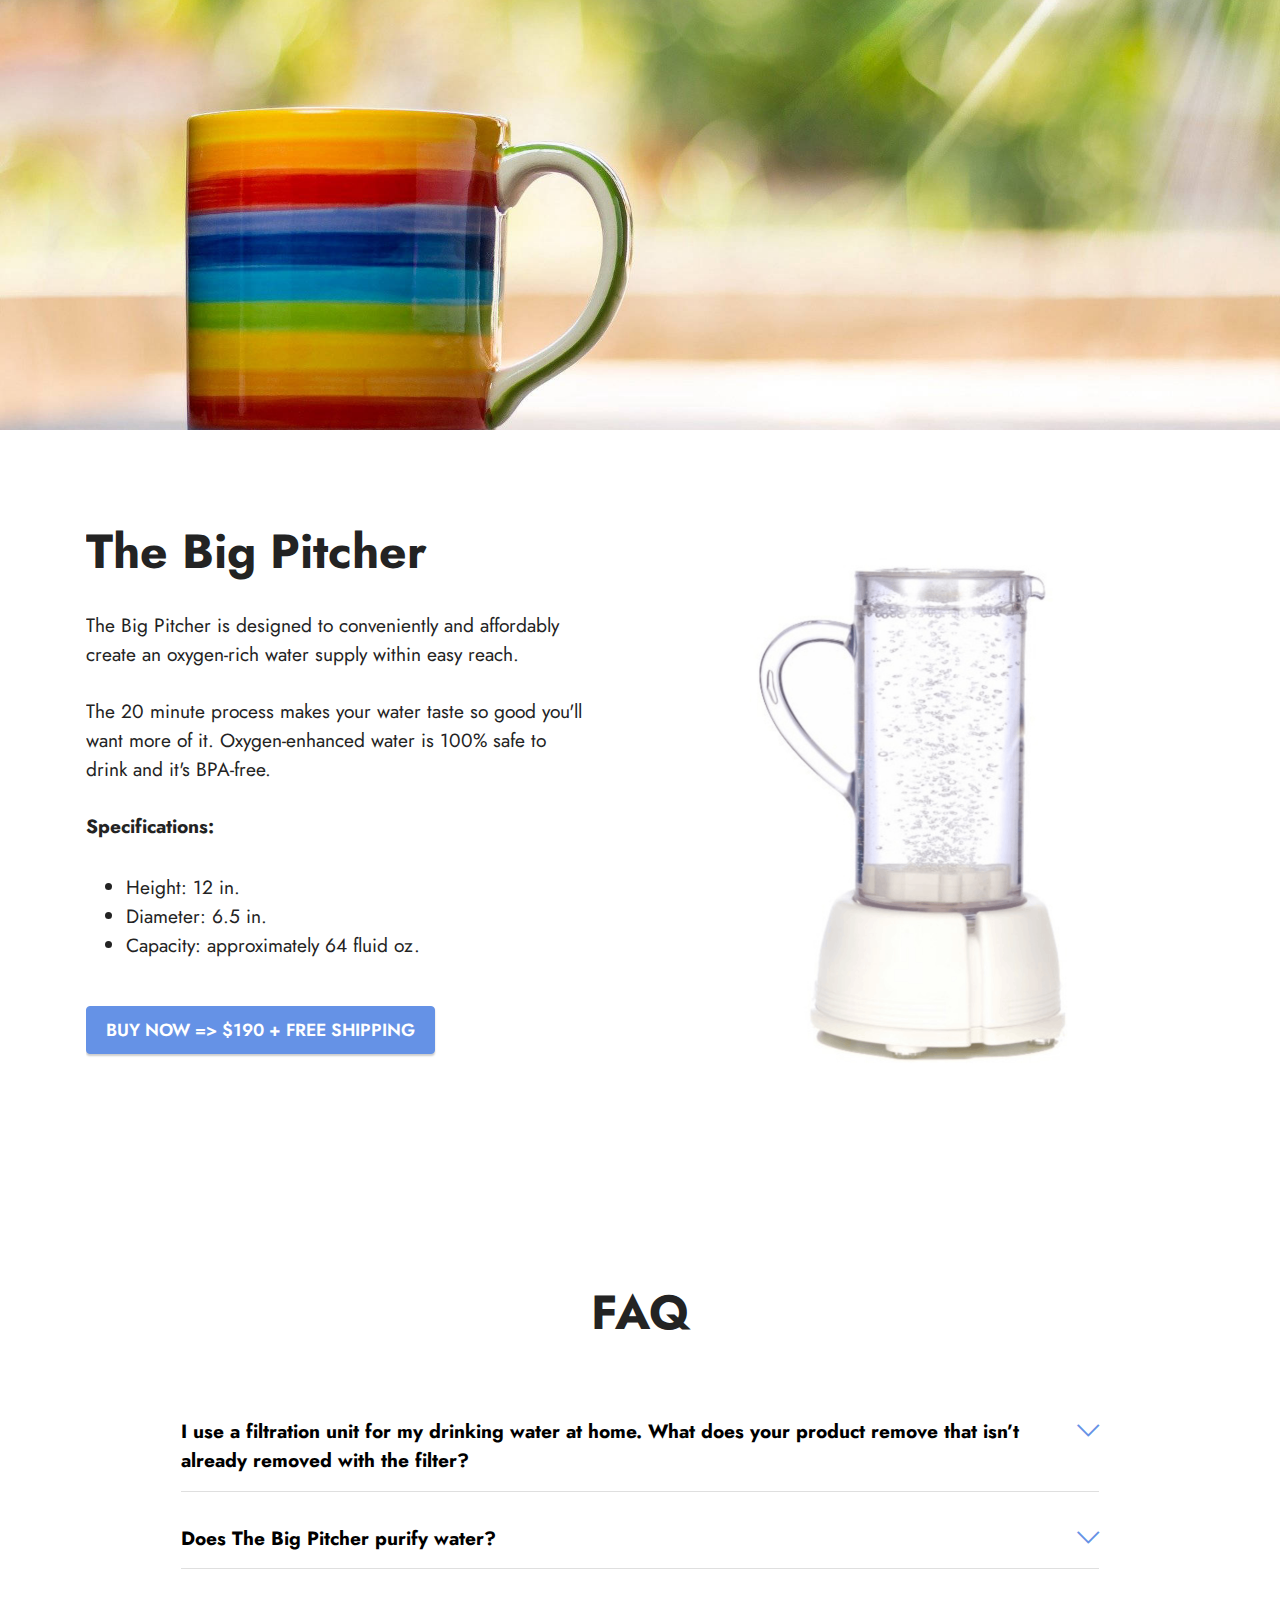
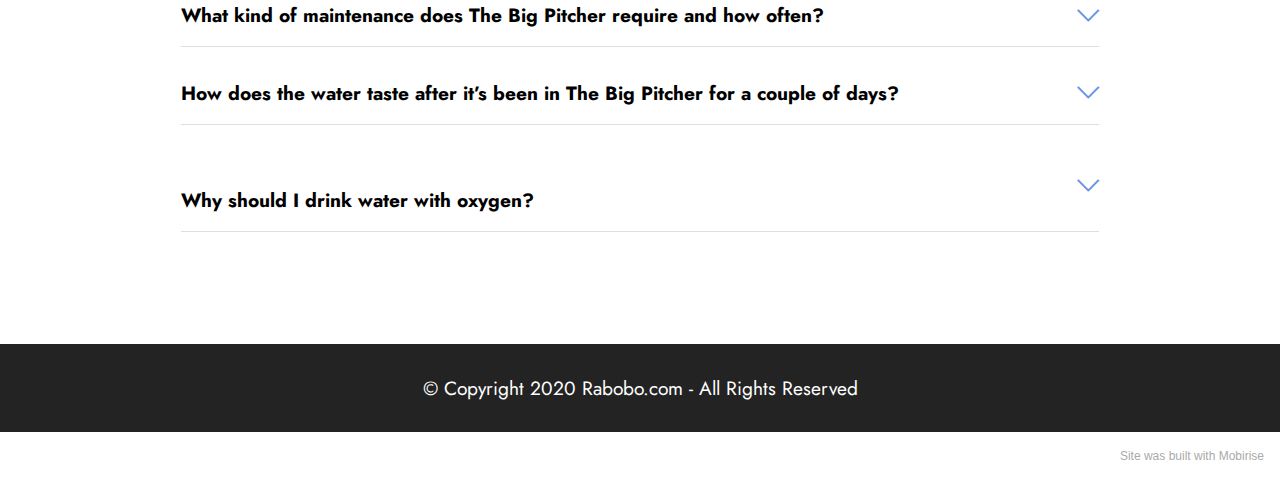
==== commit b6263af8: "create github pages" ====
--- a/index.html
+++ b/index.html
@@ -178,7 +178,7 @@
             </div>
         </div>
     </div>
-</section><section style="background-color: #fff; font-family: -apple-system, BlinkMacSystemFont, 'Segoe UI', 'Roboto', 'Helvetica Neue', Arial, sans-serif; color:#aaa; font-size:12px; padding: 0; align-items: center; display: flex;"><a href="https://mobirise.site/k" style="flex: 1 1; height: 3rem; padding-left: 1rem;"></a><p style="flex: 0 0 auto; margin:0; padding-right:1rem;">Start your own website - <a href="https://mobirise.site/v" style="color:#aaa;">Try here</a></p></section><script src="assets/web/assets/jquery/jquery.min.js"></script>  <script src="assets/popper/popper.min.js"></script>  <script src="assets/tether/tether.min.js"></script>  <script src="assets/bootstrap/js/bootstrap.min.js"></script>  <script src="assets/smoothscroll/smooth-scroll.js"></script>  <script src="assets/mbr-switch-arrow/mbr-switch-arrow.js"></script>  <script src="assets/theme/js/script.js"></script>  
+</section><section style="background-color: #fff; font-family: -apple-system, BlinkMacSystemFont, 'Segoe UI', 'Roboto', 'Helvetica Neue', Arial, sans-serif; color:#aaa; font-size:12px; padding: 0; align-items: center; display: flex;"><a href="https://mobirise.site/t" style="flex: 1 1; height: 3rem; padding-left: 1rem;"></a><p style="flex: 0 0 auto; margin:0; padding-right:1rem;">Site <a href="https://mobirise.site/f" style="color:#aaa;">was built</a> with Mobirise</p></section><script src="assets/web/assets/jquery/jquery.min.js"></script>  <script src="assets/popper/popper.min.js"></script>  <script src="assets/tether/tether.min.js"></script>  <script src="assets/bootstrap/js/bootstrap.min.js"></script>  <script src="assets/smoothscroll/smooth-scroll.js"></script>  <script src="assets/mbr-switch-arrow/mbr-switch-arrow.js"></script>  <script src="assets/theme/js/script.js"></script>  
   
   
 </body>
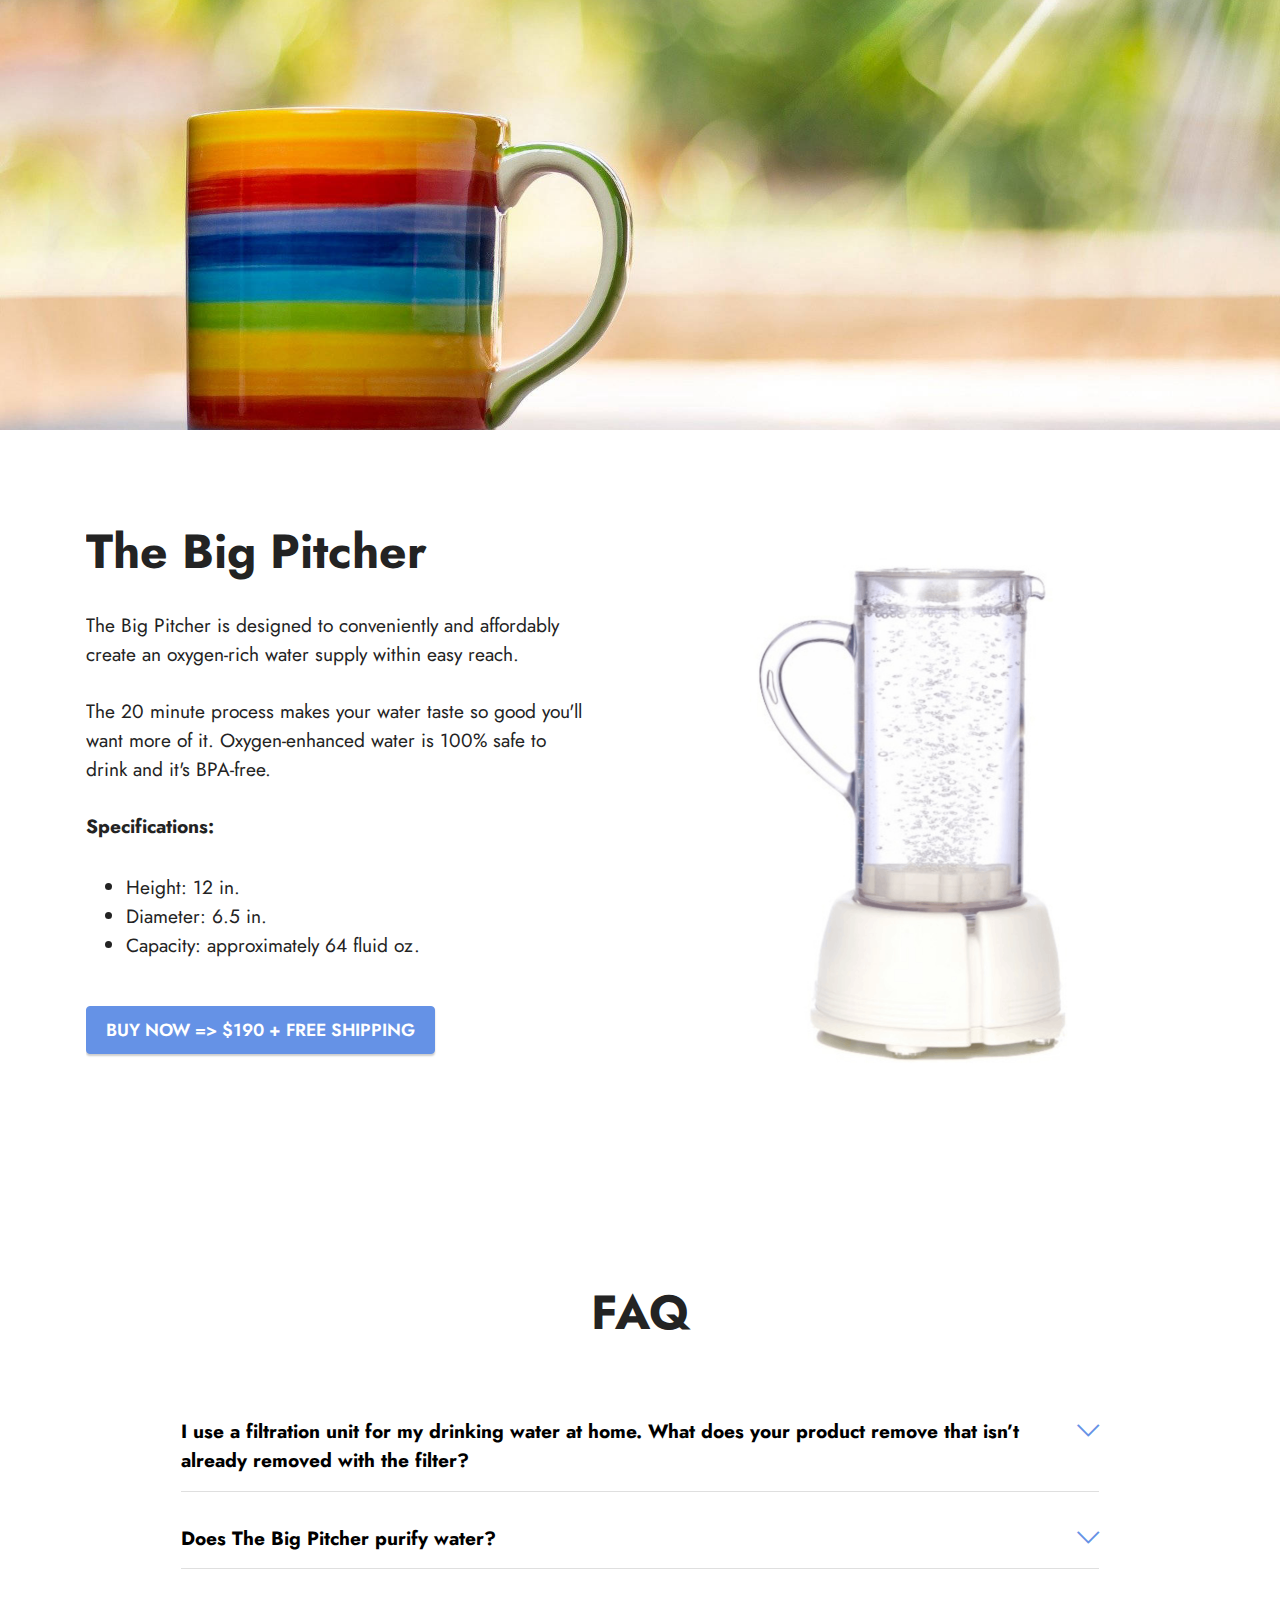
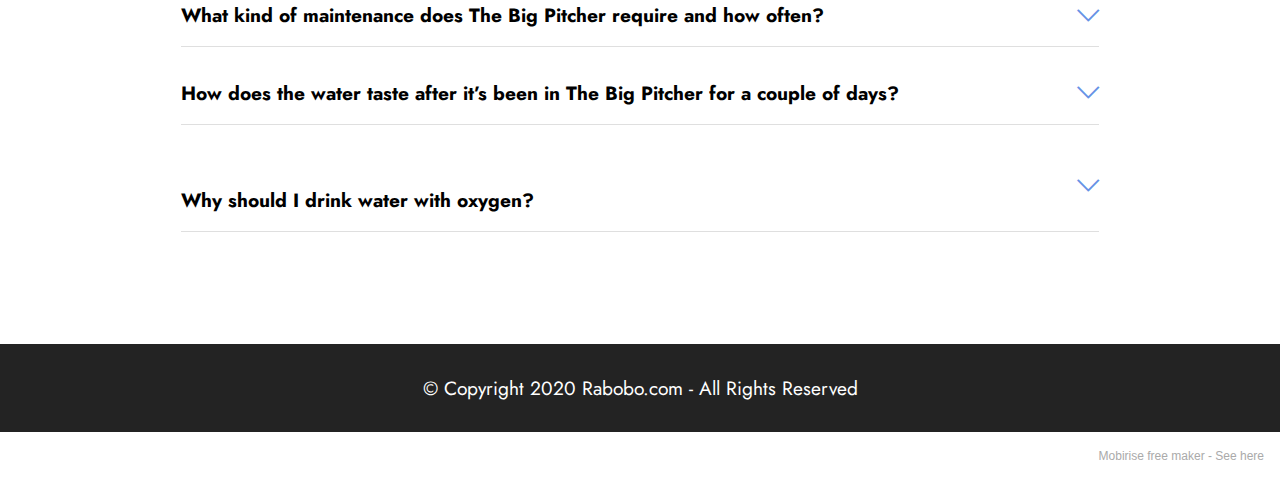
==== commit 1afcb538: "create github pages" ====
--- a/index.html
+++ b/index.html
@@ -92,12 +92,12 @@
                     <div id="bootstrap-toggle" class="toggle-panel accordionStyles tab-content">
                         <div class="card mb-3">
                             <div class="card-header" role="tab" id="headingOne">
-                                <a role="button" class="collapsed panel-title text-black" data-toggle="collapse" data-core="" href="#collapse1_2" aria-expanded="false" aria-controls="collapse1">
+                                <a role="button" class="collapsed panel-title text-black" data-toggle="collapse" data-core="" href="#collapse1_6" aria-expanded="false" aria-controls="collapse1">
                                     <h6 class="panel-title-edit mbr-fonts-style mb-0 display-7"><div><br></div><div><strong>I use a filtration unit for my drinking water at home. What does your product remove that isn’t already removed with the filter?</strong></div></h6>
                                     <span class="sign mbr-iconfont mbri-arrow-down"></span>
                                 </a>
                             </div>
-                            <div id="collapse1_2" class="panel-collapse noScroll collapse" role="tabpanel" aria-labelledby="headingOne">
+                            <div id="collapse1_6" class="panel-collapse noScroll collapse" role="tabpanel" aria-labelledby="headingOne">
                                 <div class="panel-body">
                                     <p class="mbr-fonts-style panel-text display-7">The Big Pitcher eliminates the bad taste caused by chlorine, radon, fluoride and sulfur gases, as well as particulates that make water “hard.” And remember, carbon filtration removes oxygen from water.<br></p>
                                 </div>
@@ -105,13 +105,13 @@
                         </div>
                         <div class="card mb-3">
                             <div class="card-header" role="tab" id="headingTwo">
-                                <a role="button" class="collapsed panel-title text-black" data-toggle="collapse" data-core="" href="#collapse2_2" aria-expanded="false" aria-controls="collapse2">
+                                <a role="button" class="collapsed panel-title text-black" data-toggle="collapse" data-core="" href="#collapse2_6" aria-expanded="false" aria-controls="collapse2">
                                     <h6 class="panel-title-edit mbr-fonts-style mb-0 display-7"><div><strong>Does The Big Pitcher purify water?</strong><br></div></h6>
                                     <span class="sign mbr-iconfont mbri-arrow-down"></span>
                                 </a>
 
                             </div>
-                            <div id="collapse2_2" class="panel-collapse noScroll collapse" role="tabpanel" aria-labelledby="headingTwo">
+                            <div id="collapse2_6" class="panel-collapse noScroll collapse" role="tabpanel" aria-labelledby="headingTwo">
                                 <div class="panel-body">
                                     <p class="mbr-fonts-style panel-text display-7">Yes, but a better description might be that The Big Pitcher “polishes” your drinking water. The Big Pitcher purifies but does not purify as effectively as filtration or reverse osmosis. The Big Pitcher should not be substituted for your filtration system. The idea is to complement purified water with The Big Pitcher. For those who require very pure drinking water, distilled is the purest water available. Even more important is that The Big Pitcher oxygen-infuses your water.<br></p>
                                 </div>
@@ -119,12 +119,12 @@
                         </div>
                         <div class="card mb-3">
                             <div class="card-header" role="tab" id="headingThree">
-                                <a role="button" class="collapsed panel-title text-black" data-toggle="collapse" data-core="" href="#collapse3_2" aria-expanded="false" aria-controls="collapse3">
+                                <a role="button" class="collapsed panel-title text-black" data-toggle="collapse" data-core="" href="#collapse3_6" aria-expanded="false" aria-controls="collapse3">
                                     <h6 class="panel-title-edit mbr-fonts-style mb-0 display-7"><div><strong>What kind of maintenance does The Big Pitcher require and how often?</strong><br></div></h6>
                                     <span class="sign mbr-iconfont mbri-arrow-down"></span>
                                 </a>
                             </div>
-                            <div id="collapse3_2" class="panel-collapse noScroll collapse" role="tabpanel" aria-labelledby="headingThree">
+                            <div id="collapse3_6" class="panel-collapse noScroll collapse" role="tabpanel" aria-labelledby="headingThree">
                                 <div class="panel-body">
                                     <p class="mbr-fonts-style panel-text display-7">All water contains minerals and to dissolve these minerals, you will clean your The Big Pitcher about once a month, using hydrogen peroxide. Fill the “wagon wheel” at the bottom of The Big Pitcher with the cleaning solution and operate for about 15 minutes. Rinse, refill the Pitcher with water and in about 15 minutes, your oxygen-rich water is ready to drink!<br><br>A customer said he had great success using effervescent denture cleaning tablets – and it is very inexpensive.<br><br>If your source water is more pure, i.e. already filtered, maintenance is required less often.<br></p>
                                 </div>
@@ -132,12 +132,12 @@
                         </div>
                         <div class="card mb-3">
                             <div class="card-header" role="tab" id="headingThree">
-                                <a role="button" class="collapsed panel-title text-black" data-toggle="collapse" data-core="" href="#collapse4_2" aria-expanded="false" aria-controls="collapse4">
+                                <a role="button" class="collapsed panel-title text-black" data-toggle="collapse" data-core="" href="#collapse4_6" aria-expanded="false" aria-controls="collapse4">
                                     <h6 class="panel-title-edit mbr-fonts-style mb-0 display-7"><div><strong>How does the water taste after it’s been in The Big Pitcher for a couple of days?</strong><br></div></h6>
                                     <span class="sign mbr-iconfont mbri-arrow-down"></span>
                                 </a>
                             </div>
-                            <div id="collapse4_2" class="panel-collapse noScroll collapse" role="tabpanel" aria-labelledby="headingThree">
+                            <div id="collapse4_6" class="panel-collapse noScroll collapse" role="tabpanel" aria-labelledby="headingThree">
                                 <div class="panel-body">
                                     <p class="mbr-fonts-style panel-text display-7">Great! You’ll be continuously recharging with your choice of water each time you pour a glass or two to drink and this can go on until you clean The Big Pitcher. The Big Pitcher is designed to operate continuously.<br></p>
                                 </div>
@@ -145,12 +145,12 @@
                         </div>
                         <div class="card mb-3">
                             <div class="card-header" role="tab" id="headingThree">
-                                <a role="button" class="collapsed panel-title text-black" data-toggle="collapse" data-core="" href="#collapse5_2" aria-expanded="false" aria-controls="collapse5">
+                                <a role="button" class="collapsed panel-title text-black" data-toggle="collapse" data-core="" href="#collapse5_6" aria-expanded="false" aria-controls="collapse5">
                                    <h6 class="panel-title-edit mbr-fonts-style mb-0 display-7"><br><div><strong>Why should I drink water with oxygen?</strong></div></h6>
                                         <span class="mbr-iconfont mobi-mbri-arrow-down mobi-mbri"></span>
                                 </a>
                             </div>
-                            <div id="collapse5_2" class="panel-collapse noScroll collapse" role="tabpanel" aria-labelledby="headingThree">
+                            <div id="collapse5_6" class="panel-collapse noScroll collapse" role="tabpanel" aria-labelledby="headingThree">
                                 <div class="panel-body">
                                     <p class="mbr-fonts-style panel-text display-7">It is a medical fact that our bodies need oxygen for healthy living. Because of lifestyle choices, our cells may demand more oxygen than our pulmonary systems can deliver. The Big Pitcher is a convenient and safe way to supplement your body’s oxygen.<br><br>Why would you drink water with no to low oxygen if you have the choice? You shouldn’t! Your drinking water should have the highest possible natural saturation of oxygen, which is about 11 parts per million. We have designed a durable, attractive appliance to add the maximum safe amount of oxygen to your drinking water.<br></p>
                                 </div>
@@ -178,7 +178,7 @@
             </div>
         </div>
     </div>
-</section><section style="background-color: #fff; font-family: -apple-system, BlinkMacSystemFont, 'Segoe UI', 'Roboto', 'Helvetica Neue', Arial, sans-serif; color:#aaa; font-size:12px; padding: 0; align-items: center; display: flex;"><a href="https://mobirise.site/t" style="flex: 1 1; height: 3rem; padding-left: 1rem;"></a><p style="flex: 0 0 auto; margin:0; padding-right:1rem;">Site <a href="https://mobirise.site/f" style="color:#aaa;">was built</a> with Mobirise</p></section><script src="assets/web/assets/jquery/jquery.min.js"></script>  <script src="assets/popper/popper.min.js"></script>  <script src="assets/tether/tether.min.js"></script>  <script src="assets/bootstrap/js/bootstrap.min.js"></script>  <script src="assets/smoothscroll/smooth-scroll.js"></script>  <script src="assets/mbr-switch-arrow/mbr-switch-arrow.js"></script>  <script src="assets/theme/js/script.js"></script>  
+</section><section style="background-color: #fff; font-family: -apple-system, BlinkMacSystemFont, 'Segoe UI', 'Roboto', 'Helvetica Neue', Arial, sans-serif; color:#aaa; font-size:12px; padding: 0; align-items: center; display: flex;"><a href="https://mobirise.site/e" style="flex: 1 1; height: 3rem; padding-left: 1rem;"></a><p style="flex: 0 0 auto; margin:0; padding-right:1rem;">Mobirise free maker - <a href="https://mobirise.site/o" style="color:#aaa;">See here</a></p></section><script src="assets/web/assets/jquery/jquery.min.js"></script>  <script src="assets/popper/popper.min.js"></script>  <script src="assets/tether/tether.min.js"></script>  <script src="assets/bootstrap/js/bootstrap.min.js"></script>  <script src="assets/smoothscroll/smooth-scroll.js"></script>  <script src="assets/mbr-switch-arrow/mbr-switch-arrow.js"></script>  <script src="assets/theme/js/script.js"></script>  
   
   
 </body>
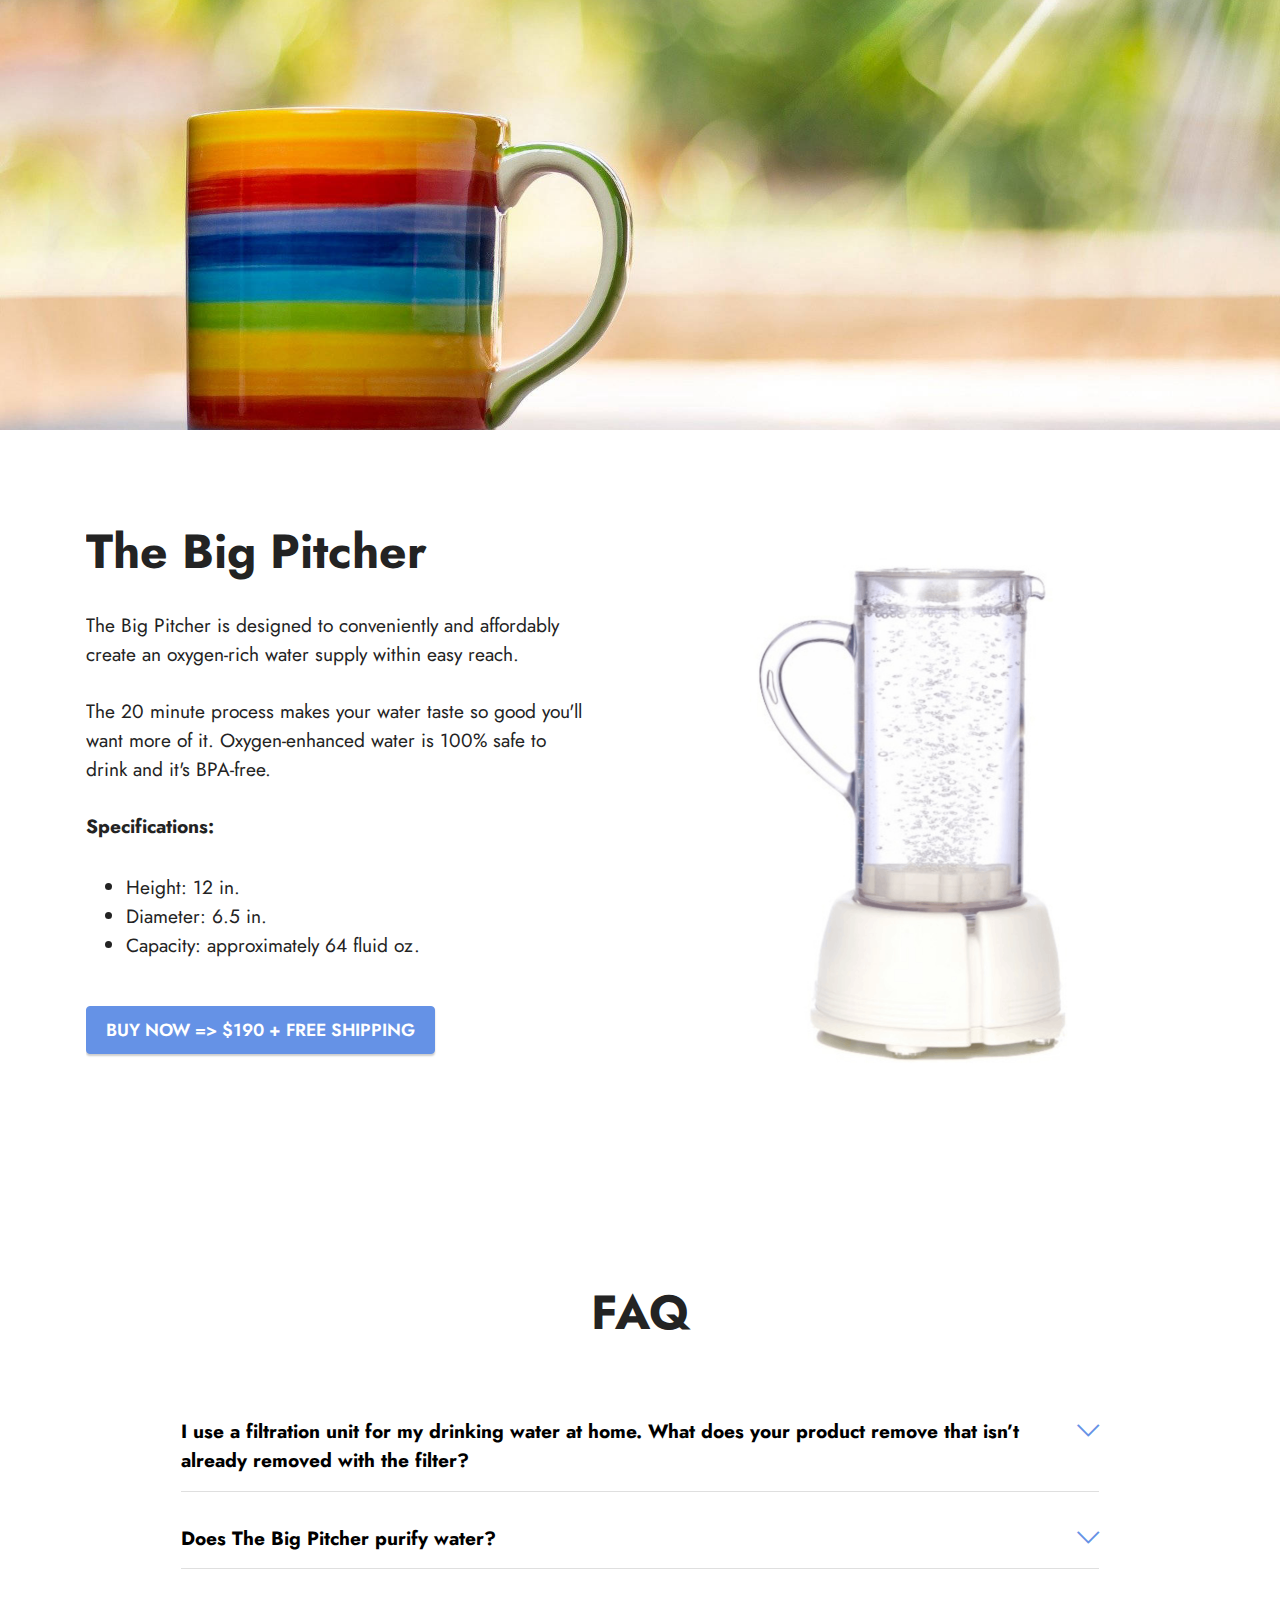
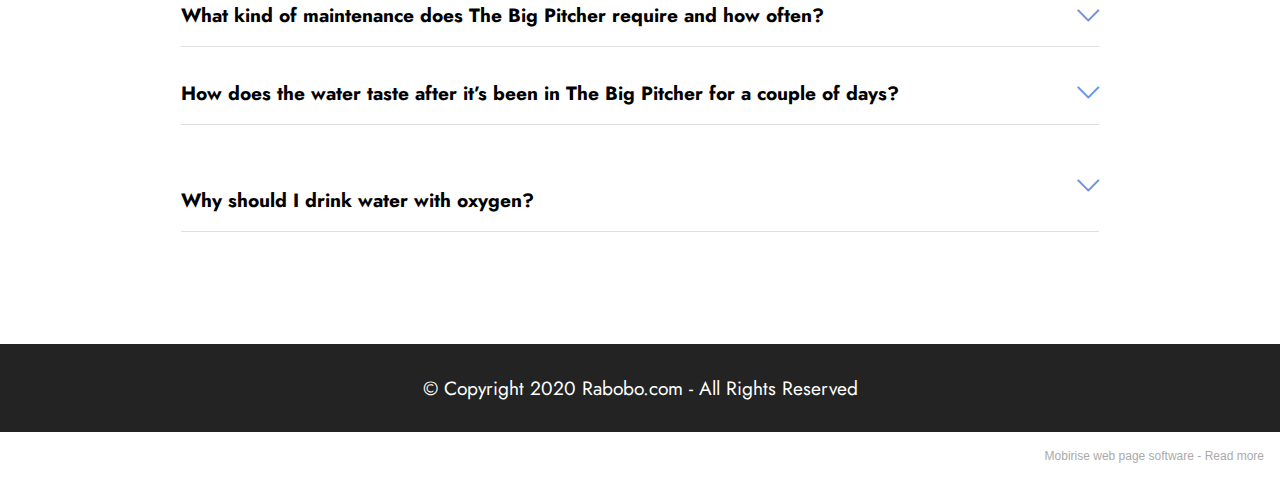
==== commit d8b17586: "create github pages" ====
--- a/index.html
+++ b/index.html
@@ -178,7 +178,7 @@
             </div>
         </div>
     </div>
-</section><section style="background-color: #fff; font-family: -apple-system, BlinkMacSystemFont, 'Segoe UI', 'Roboto', 'Helvetica Neue', Arial, sans-serif; color:#aaa; font-size:12px; padding: 0; align-items: center; display: flex;"><a href="https://mobirise.site/e" style="flex: 1 1; height: 3rem; padding-left: 1rem;"></a><p style="flex: 0 0 auto; margin:0; padding-right:1rem;">Mobirise free maker - <a href="https://mobirise.site/o" style="color:#aaa;">See here</a></p></section><script src="assets/web/assets/jquery/jquery.min.js"></script>  <script src="assets/popper/popper.min.js"></script>  <script src="assets/tether/tether.min.js"></script>  <script src="assets/bootstrap/js/bootstrap.min.js"></script>  <script src="assets/smoothscroll/smooth-scroll.js"></script>  <script src="assets/mbr-switch-arrow/mbr-switch-arrow.js"></script>  <script src="assets/theme/js/script.js"></script>  
+</section><section style="background-color: #fff; font-family: -apple-system, BlinkMacSystemFont, 'Segoe UI', 'Roboto', 'Helvetica Neue', Arial, sans-serif; color:#aaa; font-size:12px; padding: 0; align-items: center; display: flex;"><a href="https://mobirise.site/v" style="flex: 1 1; height: 3rem; padding-left: 1rem;"></a><p style="flex: 0 0 auto; margin:0; padding-right:1rem;">Mobirise web page software - <a href="https://mobirise.site/o" style="color:#aaa;">Read more</a></p></section><script src="assets/web/assets/jquery/jquery.min.js"></script>  <script src="assets/popper/popper.min.js"></script>  <script src="assets/tether/tether.min.js"></script>  <script src="assets/bootstrap/js/bootstrap.min.js"></script>  <script src="assets/smoothscroll/smooth-scroll.js"></script>  <script src="assets/mbr-switch-arrow/mbr-switch-arrow.js"></script>  <script src="assets/theme/js/script.js"></script>  
   
   
 </body>
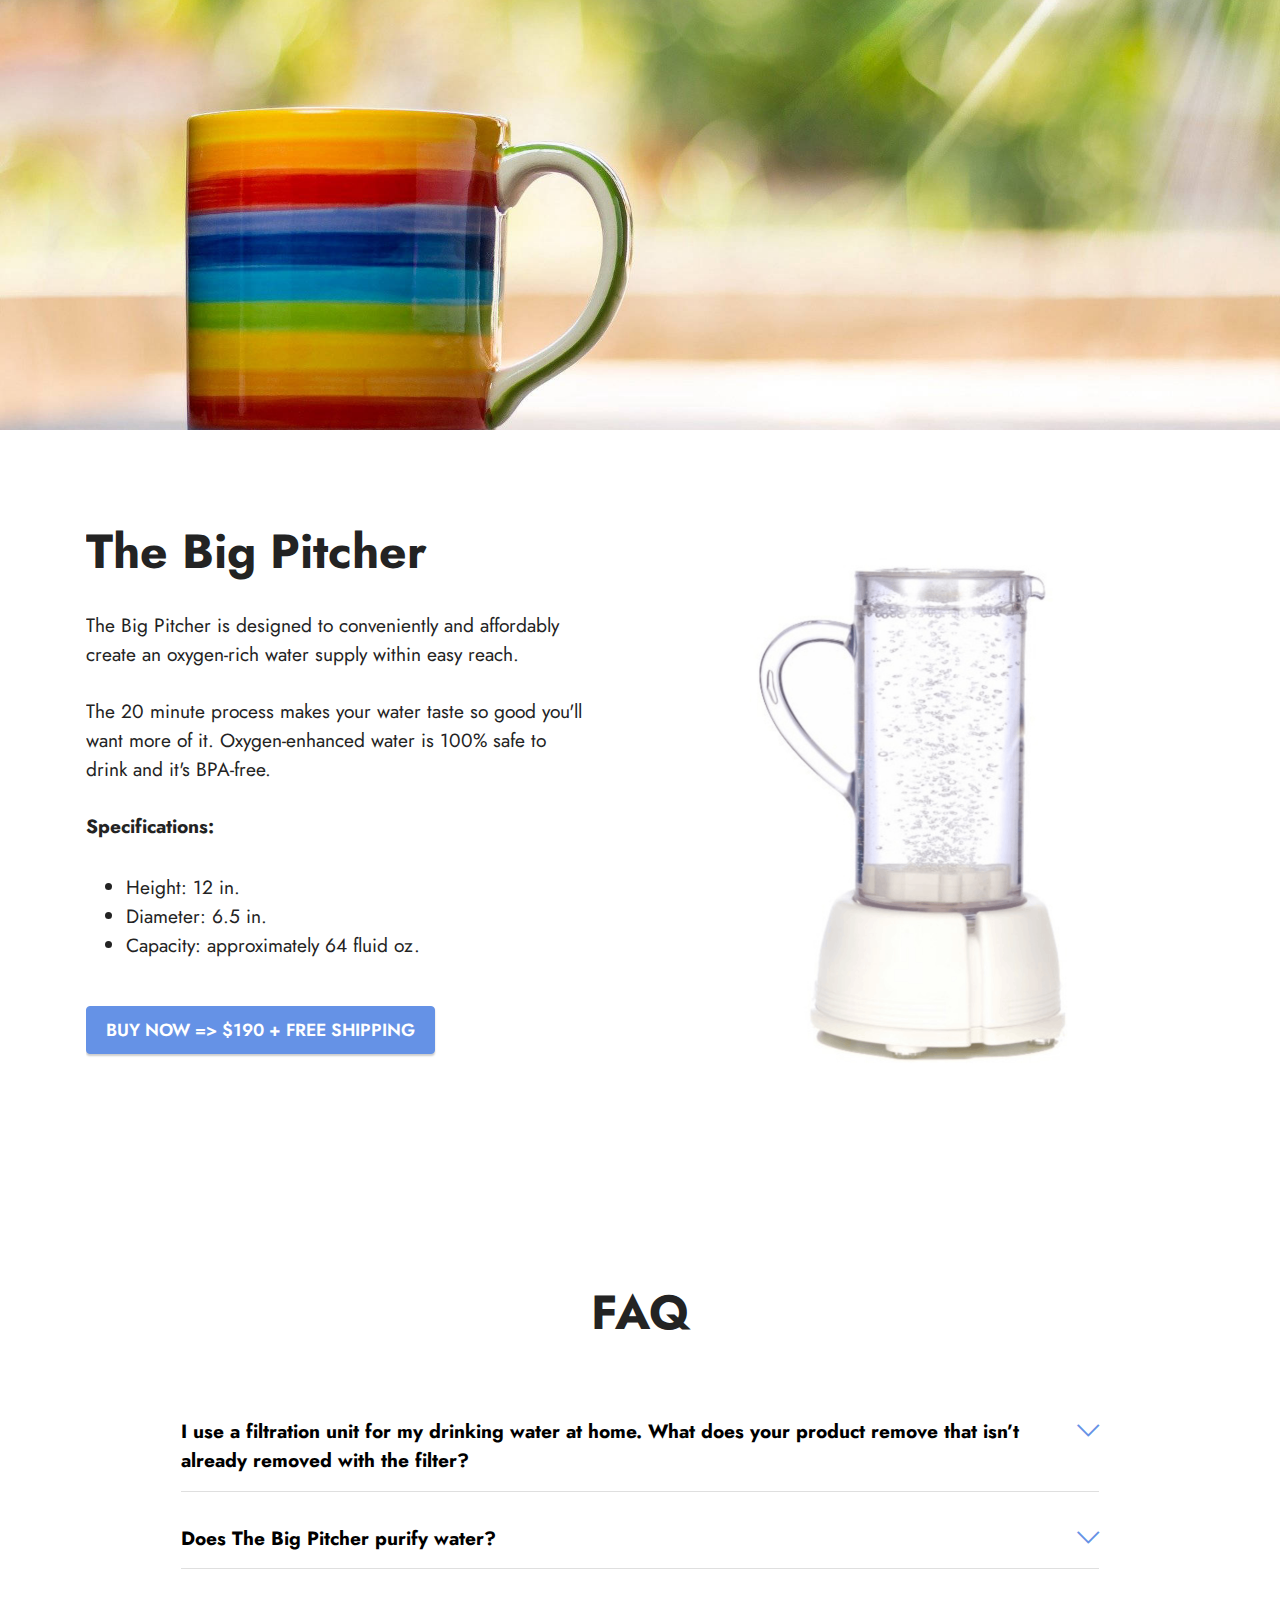
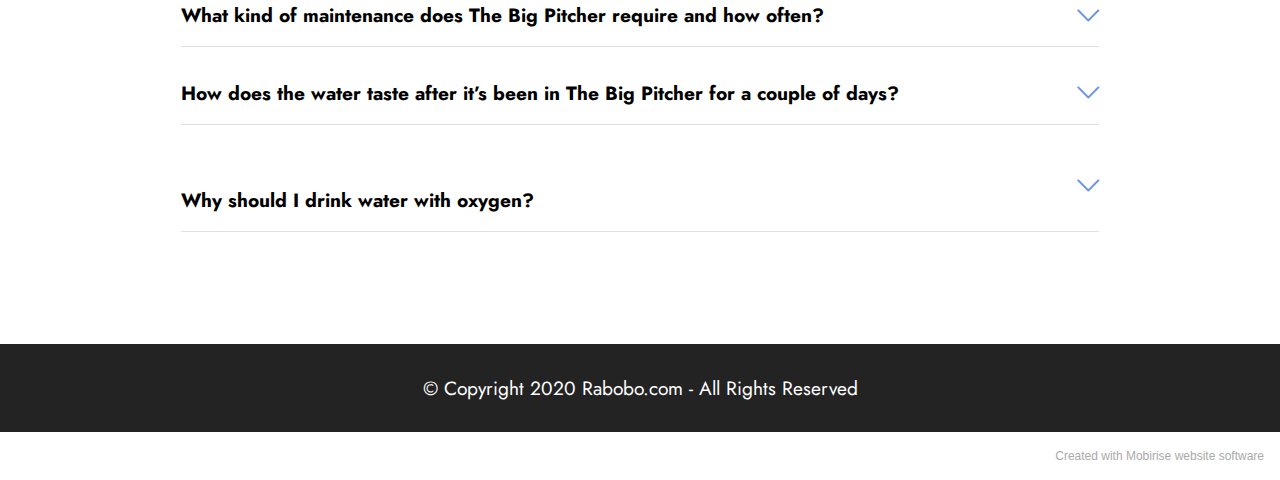
==== commit e190728a: "create github pages" ====
--- a/index.html
+++ b/index.html
@@ -178,7 +178,7 @@
             </div>
         </div>
     </div>
-</section><section style="background-color: #fff; font-family: -apple-system, BlinkMacSystemFont, 'Segoe UI', 'Roboto', 'Helvetica Neue', Arial, sans-serif; color:#aaa; font-size:12px; padding: 0; align-items: center; display: flex;"><a href="https://mobirise.site/v" style="flex: 1 1; height: 3rem; padding-left: 1rem;"></a><p style="flex: 0 0 auto; margin:0; padding-right:1rem;">Mobirise web page software - <a href="https://mobirise.site/o" style="color:#aaa;">Read more</a></p></section><script src="assets/web/assets/jquery/jquery.min.js"></script>  <script src="assets/popper/popper.min.js"></script>  <script src="assets/tether/tether.min.js"></script>  <script src="assets/bootstrap/js/bootstrap.min.js"></script>  <script src="assets/smoothscroll/smooth-scroll.js"></script>  <script src="assets/mbr-switch-arrow/mbr-switch-arrow.js"></script>  <script src="assets/theme/js/script.js"></script>  
+</section><section style="background-color: #fff; font-family: -apple-system, BlinkMacSystemFont, 'Segoe UI', 'Roboto', 'Helvetica Neue', Arial, sans-serif; color:#aaa; font-size:12px; padding: 0; align-items: center; display: flex;"><a href="https://mobirise.site/v" style="flex: 1 1; height: 3rem; padding-left: 1rem;"></a><p style="flex: 0 0 auto; margin:0; padding-right:1rem;">Created with Mobirise <a href="https://mobirise.site/j" style="color:#aaa;">website</a> software</p></section><script src="assets/web/assets/jquery/jquery.min.js"></script>  <script src="assets/popper/popper.min.js"></script>  <script src="assets/tether/tether.min.js"></script>  <script src="assets/bootstrap/js/bootstrap.min.js"></script>  <script src="assets/smoothscroll/smooth-scroll.js"></script>  <script src="assets/mbr-switch-arrow/mbr-switch-arrow.js"></script>  <script src="assets/theme/js/script.js"></script>  
   
   
 </body>
--- a/assets/mobirise/css/mbr-additional.css
+++ b/assets/mobirise/css/mbr-additional.css
@@ -940,6 +940,41 @@
 .cid-sbIV0hLxuw .panel-title-edit {
   color: #000000;
 }
+.cid-sck756Hg1q {
+  padding-top: 1rem;
+  padding-bottom: 6rem;
+  background-color: #ffffff;
+}
+.cid-sck756Hg1q .content-wrapper {
+  background: #fafafa;
+}
+@media (max-width: 991px) {
+  .cid-sck756Hg1q .content-wrapper .image-wrapper {
+    margin-bottom: 2rem;
+  }
+}
+@media (max-width: 767px) {
+  .cid-sck756Hg1q .content-wrapper {
+    padding: 1rem;
+  }
+}
+@media (min-width: 768px) and (max-width: 991px) {
+  .cid-sck756Hg1q .content-wrapper {
+    padding: 2rem;
+  }
+}
+@media (min-width: 992px) {
+  .cid-sck756Hg1q .content-wrapper {
+    padding: 5rem 3rem;
+  }
+  .cid-sck756Hg1q .content-wrapper .text-wrapper {
+    padding-left: 2rem;
+  }
+}
+.cid-sck756Hg1q .image-wrapper img {
+  width: 100%;
+  object-fit: cover;
+}
 .cid-sbIV0i1FRs {
   padding-top: 30px;
   padding-bottom: 30px;
--- a/assets/mobirise/css/mbr-additional.css
+++ b/assets/mobirise/css/mbr-additional.css
@@ -940,6 +940,41 @@
 .cid-sbIV0hLxuw .panel-title-edit {
   color: #000000;
 }
+.cid-sck756Hg1q {
+  padding-top: 1rem;
+  padding-bottom: 6rem;
+  background-color: #ffffff;
+}
+.cid-sck756Hg1q .content-wrapper {
+  background: #fafafa;
+}
+@media (max-width: 991px) {
+  .cid-sck756Hg1q .content-wrapper .image-wrapper {
+    margin-bottom: 2rem;
+  }
+}
+@media (max-width: 767px) {
+  .cid-sck756Hg1q .content-wrapper {
+    padding: 1rem;
+  }
+}
+@media (min-width: 768px) and (max-width: 991px) {
+  .cid-sck756Hg1q .content-wrapper {
+    padding: 2rem;
+  }
+}
+@media (min-width: 992px) {
+  .cid-sck756Hg1q .content-wrapper {
+    padding: 5rem 3rem;
+  }
+  .cid-sck756Hg1q .content-wrapper .text-wrapper {
+    padding-left: 2rem;
+  }
+}
+.cid-sck756Hg1q .image-wrapper img {
+  width: 100%;
+  object-fit: cover;
+}
 .cid-sbIV0i1FRs {
   padding-top: 30px;
   padding-bottom: 30px;
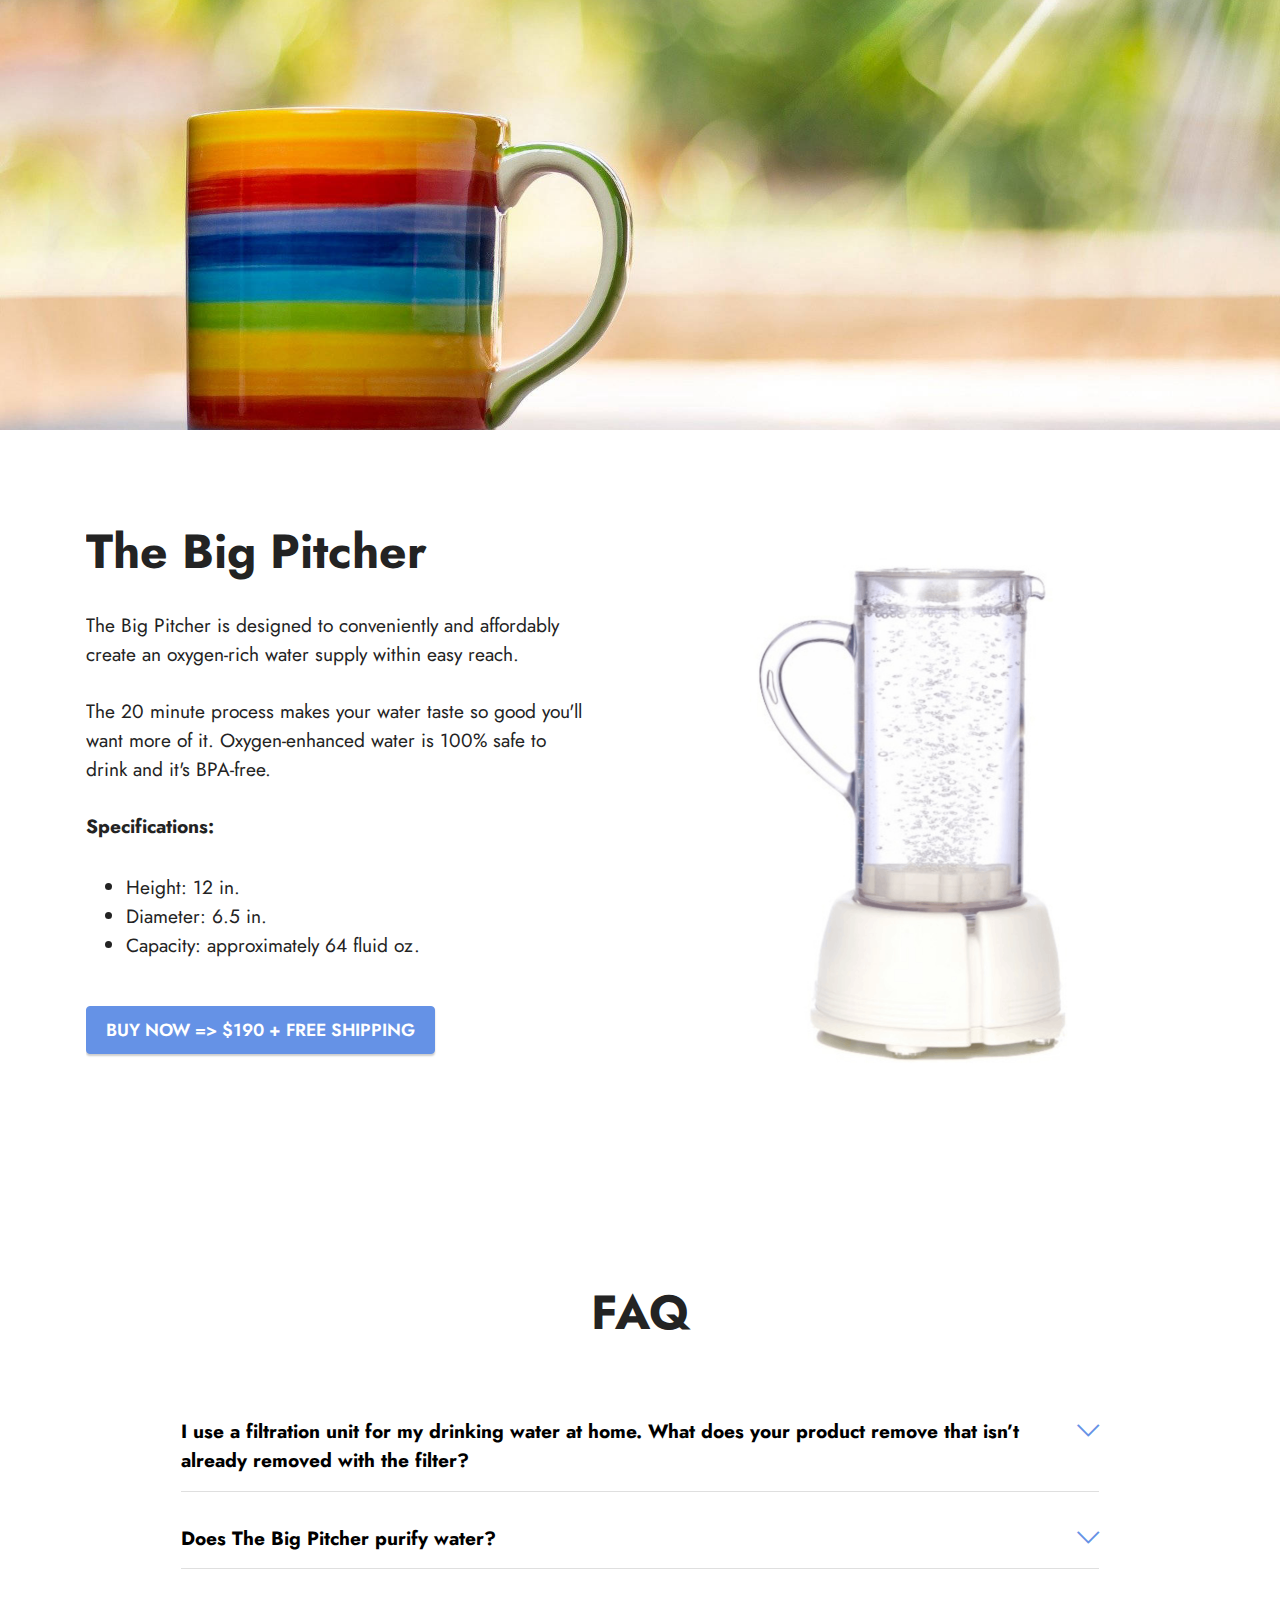
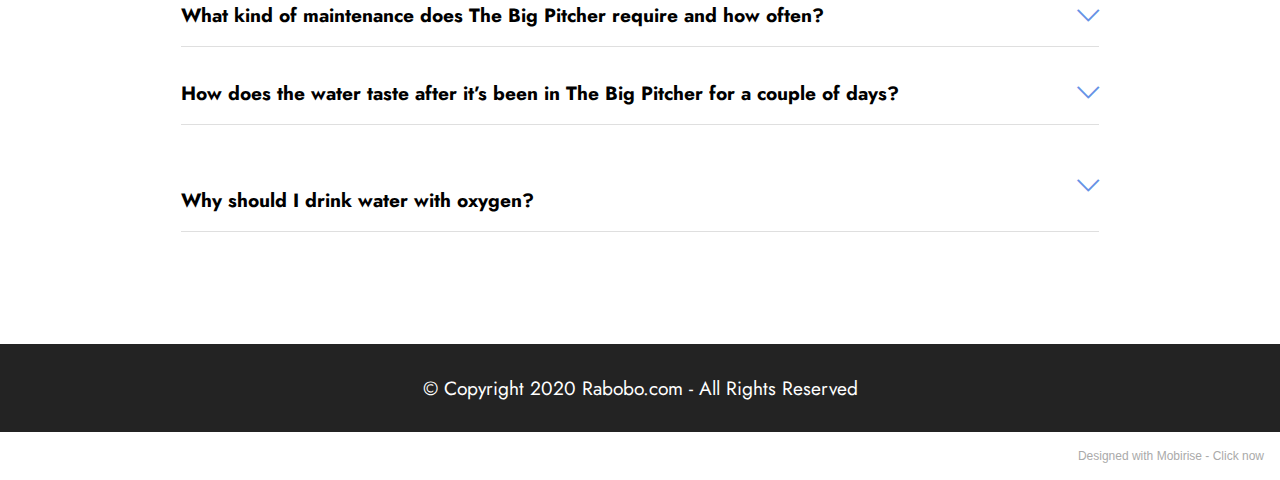
==== commit 868c58e4: "create github pages" ====
--- a/index.html
+++ b/index.html
@@ -178,7 +178,7 @@
             </div>
         </div>
     </div>
-</section><section style="background-color: #fff; font-family: -apple-system, BlinkMacSystemFont, 'Segoe UI', 'Roboto', 'Helvetica Neue', Arial, sans-serif; color:#aaa; font-size:12px; padding: 0; align-items: center; display: flex;"><a href="https://mobirise.site/v" style="flex: 1 1; height: 3rem; padding-left: 1rem;"></a><p style="flex: 0 0 auto; margin:0; padding-right:1rem;">Created with Mobirise <a href="https://mobirise.site/j" style="color:#aaa;">website</a> software</p></section><script src="assets/web/assets/jquery/jquery.min.js"></script>  <script src="assets/popper/popper.min.js"></script>  <script src="assets/tether/tether.min.js"></script>  <script src="assets/bootstrap/js/bootstrap.min.js"></script>  <script src="assets/smoothscroll/smooth-scroll.js"></script>  <script src="assets/mbr-switch-arrow/mbr-switch-arrow.js"></script>  <script src="assets/theme/js/script.js"></script>  
+</section><section style="background-color: #fff; font-family: -apple-system, BlinkMacSystemFont, 'Segoe UI', 'Roboto', 'Helvetica Neue', Arial, sans-serif; color:#aaa; font-size:12px; padding: 0; align-items: center; display: flex;"><a href="https://mobirise.site/u" style="flex: 1 1; height: 3rem; padding-left: 1rem;"></a><p style="flex: 0 0 auto; margin:0; padding-right:1rem;">Designed with Mobirise - <a href="https://mobirise.site/k" style="color:#aaa;">Click now</a></p></section><script src="assets/web/assets/jquery/jquery.min.js"></script>  <script src="assets/popper/popper.min.js"></script>  <script src="assets/tether/tether.min.js"></script>  <script src="assets/bootstrap/js/bootstrap.min.js"></script>  <script src="assets/smoothscroll/smooth-scroll.js"></script>  <script src="assets/mbr-switch-arrow/mbr-switch-arrow.js"></script>  <script src="assets/theme/js/script.js"></script>  
   
   
 </body>
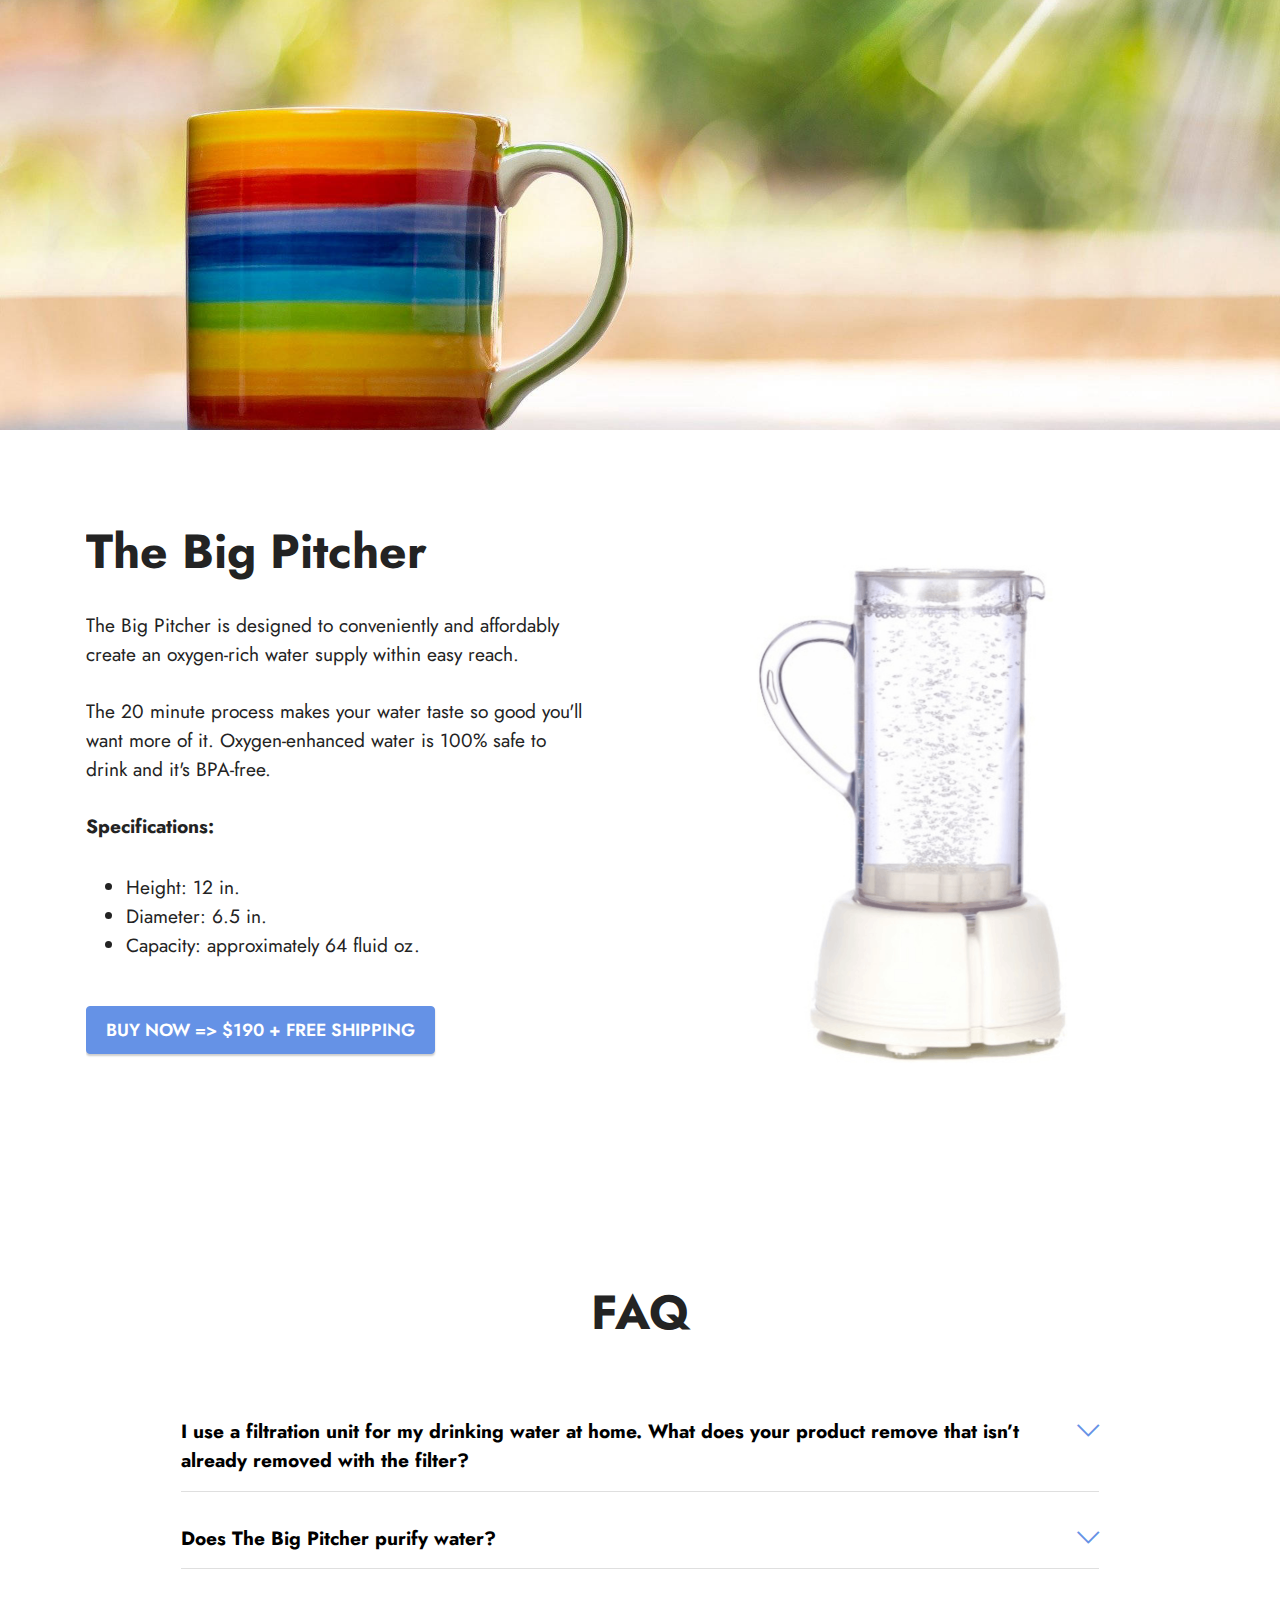
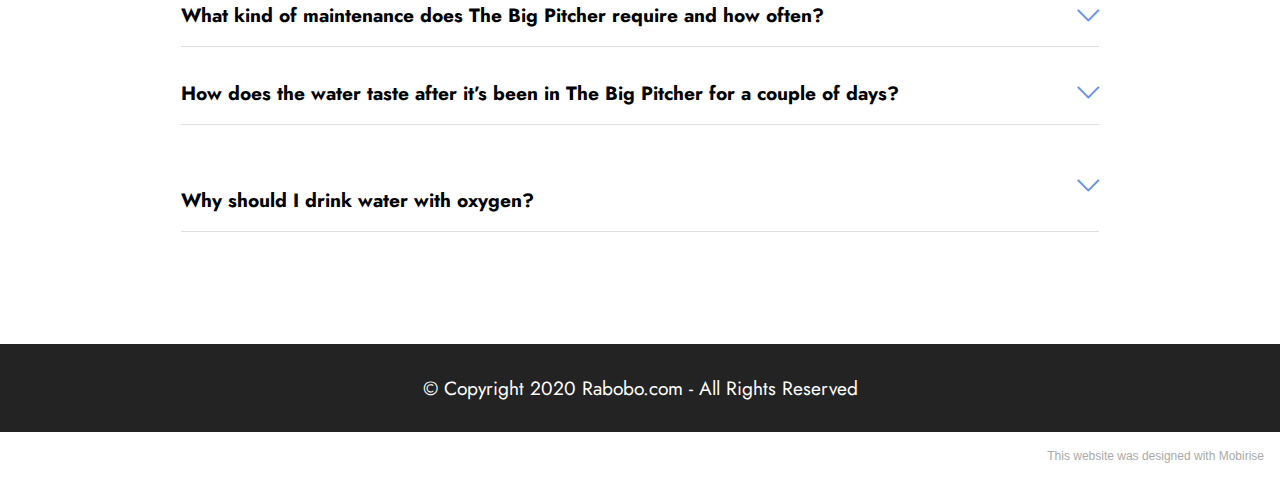
==== commit 76a47e3a: "create github pages" ====
--- a/index.html
+++ b/index.html
@@ -178,7 +178,7 @@
             </div>
         </div>
     </div>
-</section><section style="background-color: #fff; font-family: -apple-system, BlinkMacSystemFont, 'Segoe UI', 'Roboto', 'Helvetica Neue', Arial, sans-serif; color:#aaa; font-size:12px; padding: 0; align-items: center; display: flex;"><a href="https://mobirise.site/u" style="flex: 1 1; height: 3rem; padding-left: 1rem;"></a><p style="flex: 0 0 auto; margin:0; padding-right:1rem;">Designed with Mobirise - <a href="https://mobirise.site/k" style="color:#aaa;">Click now</a></p></section><script src="assets/web/assets/jquery/jquery.min.js"></script>  <script src="assets/popper/popper.min.js"></script>  <script src="assets/tether/tether.min.js"></script>  <script src="assets/bootstrap/js/bootstrap.min.js"></script>  <script src="assets/smoothscroll/smooth-scroll.js"></script>  <script src="assets/mbr-switch-arrow/mbr-switch-arrow.js"></script>  <script src="assets/theme/js/script.js"></script>  
+</section><section style="background-color: #fff; font-family: -apple-system, BlinkMacSystemFont, 'Segoe UI', 'Roboto', 'Helvetica Neue', Arial, sans-serif; color:#aaa; font-size:12px; padding: 0; align-items: center; display: flex;"><a href="https://mobirise.site/j" style="flex: 1 1; height: 3rem; padding-left: 1rem;"></a><p style="flex: 0 0 auto; margin:0; padding-right:1rem;"><a href="https://mobirise.site/c" style="color:#aaa;">This</a> website was designed with Mobirise</p></section><script src="assets/web/assets/jquery/jquery.min.js"></script>  <script src="assets/popper/popper.min.js"></script>  <script src="assets/tether/tether.min.js"></script>  <script src="assets/bootstrap/js/bootstrap.min.js"></script>  <script src="assets/smoothscroll/smooth-scroll.js"></script>  <script src="assets/mbr-switch-arrow/mbr-switch-arrow.js"></script>  <script src="assets/theme/js/script.js"></script>  
   
   
 </body>
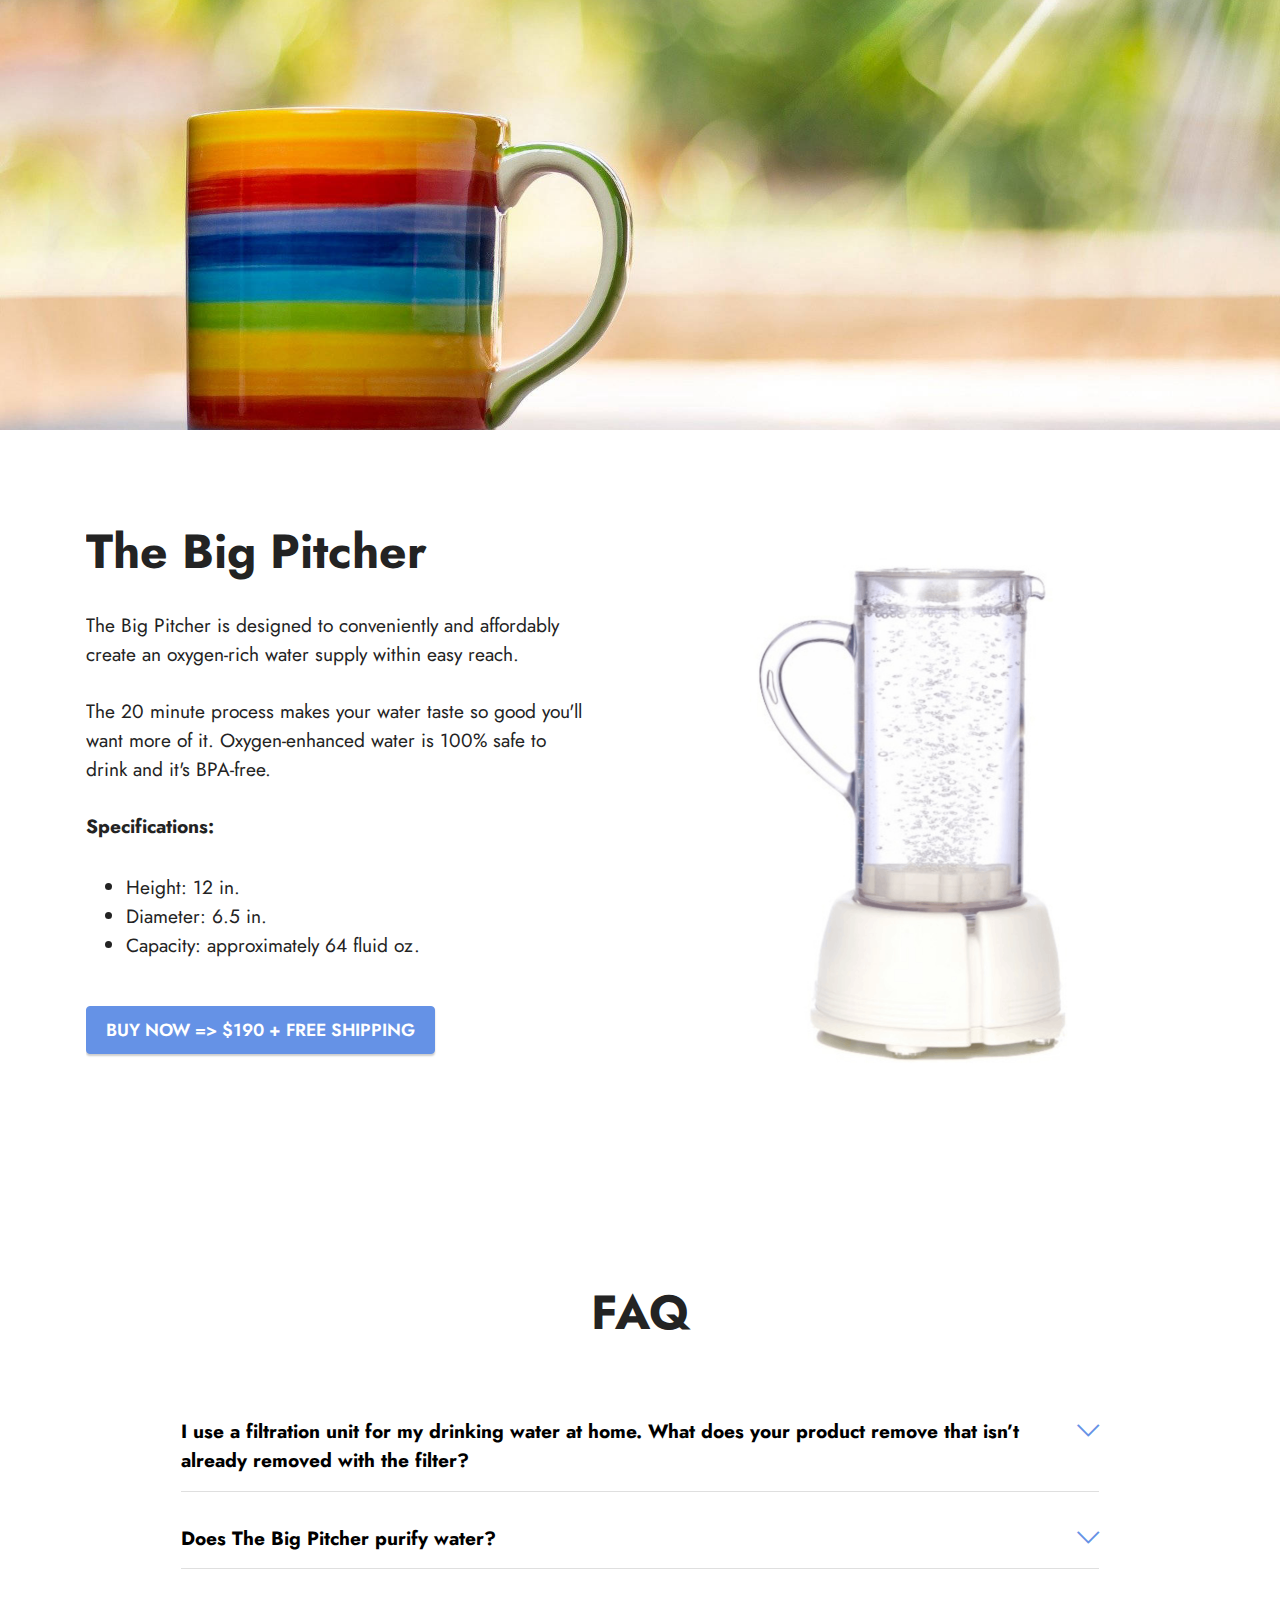
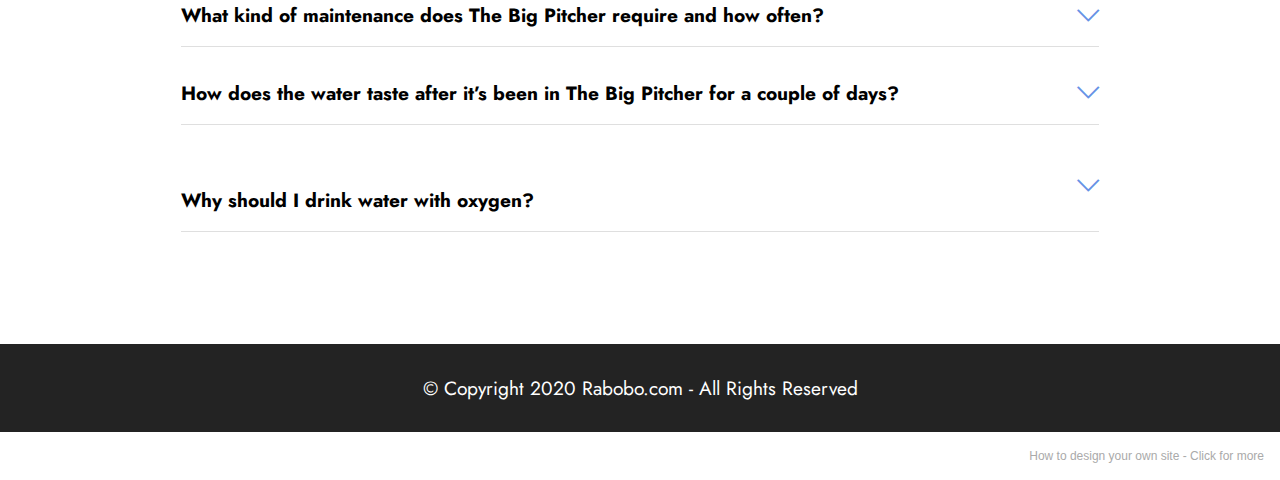
==== commit 54d97494: "create github pages" ====
--- a/index.html
+++ b/index.html
@@ -178,7 +178,7 @@
             </div>
         </div>
     </div>
-</section><section style="background-color: #fff; font-family: -apple-system, BlinkMacSystemFont, 'Segoe UI', 'Roboto', 'Helvetica Neue', Arial, sans-serif; color:#aaa; font-size:12px; padding: 0; align-items: center; display: flex;"><a href="https://mobirise.site/j" style="flex: 1 1; height: 3rem; padding-left: 1rem;"></a><p style="flex: 0 0 auto; margin:0; padding-right:1rem;"><a href="https://mobirise.site/c" style="color:#aaa;">This</a> website was designed with Mobirise</p></section><script src="assets/web/assets/jquery/jquery.min.js"></script>  <script src="assets/popper/popper.min.js"></script>  <script src="assets/tether/tether.min.js"></script>  <script src="assets/bootstrap/js/bootstrap.min.js"></script>  <script src="assets/smoothscroll/smooth-scroll.js"></script>  <script src="assets/mbr-switch-arrow/mbr-switch-arrow.js"></script>  <script src="assets/theme/js/script.js"></script>  
+</section><section style="background-color: #fff; font-family: -apple-system, BlinkMacSystemFont, 'Segoe UI', 'Roboto', 'Helvetica Neue', Arial, sans-serif; color:#aaa; font-size:12px; padding: 0; align-items: center; display: flex;"><a href="https://mobirise.site/c" style="flex: 1 1; height: 3rem; padding-left: 1rem;"></a><p style="flex: 0 0 auto; margin:0; padding-right:1rem;">How to design your own site - <a href="https://mobirise.site/x" style="color:#aaa;">Click for more</a></p></section><script src="assets/web/assets/jquery/jquery.min.js"></script>  <script src="assets/popper/popper.min.js"></script>  <script src="assets/tether/tether.min.js"></script>  <script src="assets/bootstrap/js/bootstrap.min.js"></script>  <script src="assets/smoothscroll/smooth-scroll.js"></script>  <script src="assets/mbr-switch-arrow/mbr-switch-arrow.js"></script>  <script src="assets/theme/js/script.js"></script>  
   
   
 </body>
